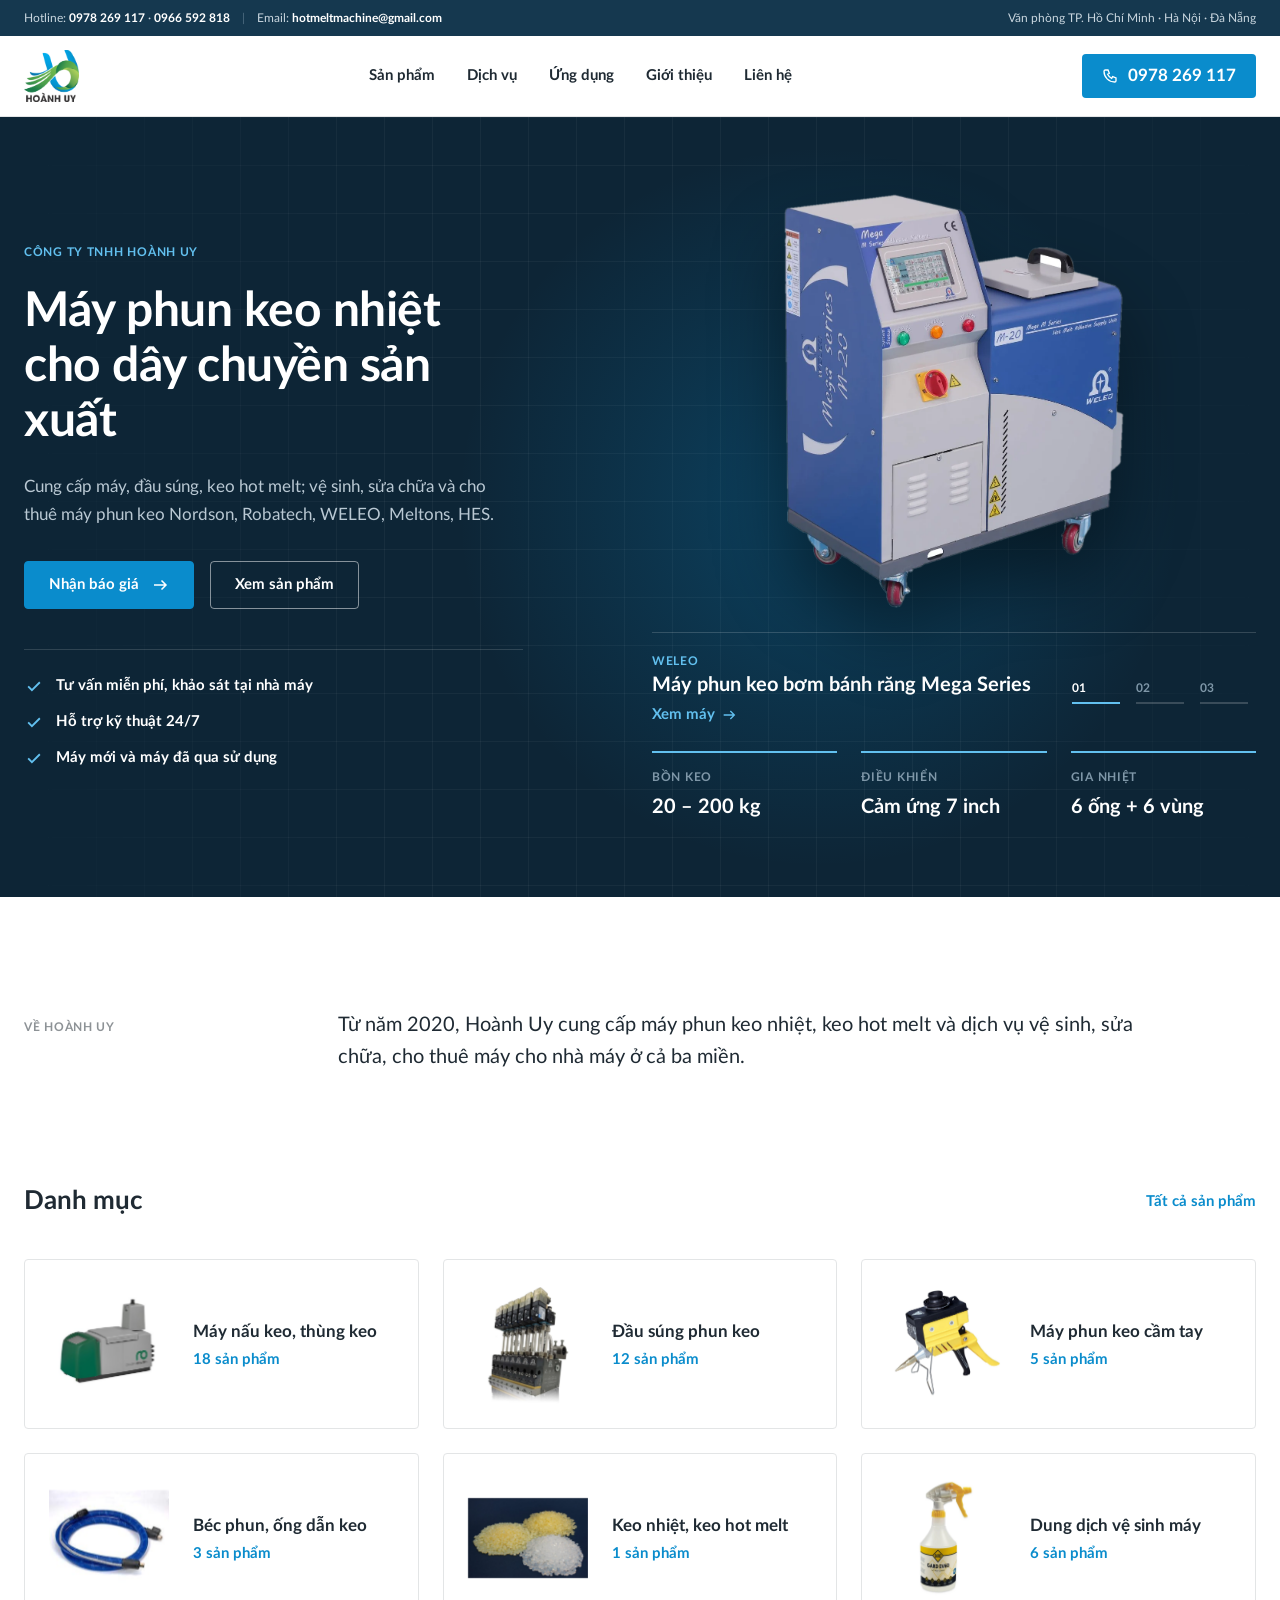
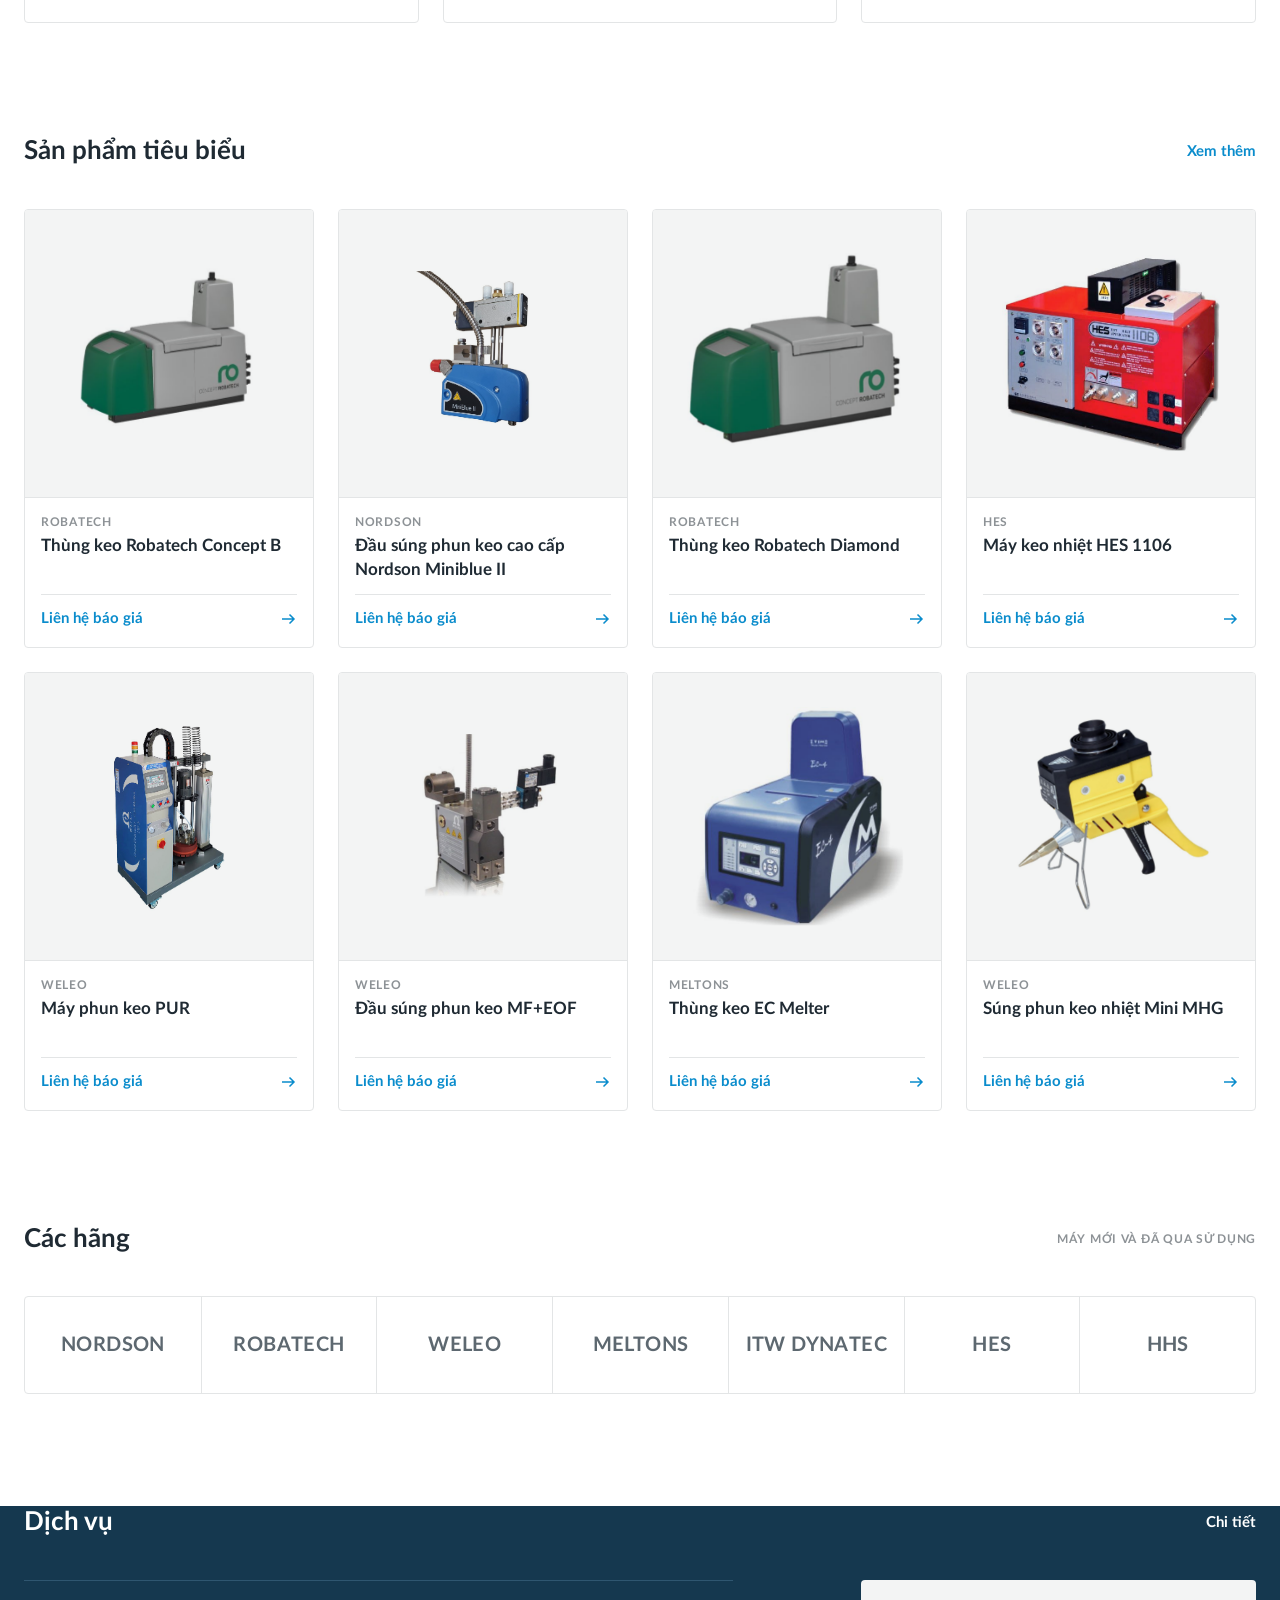
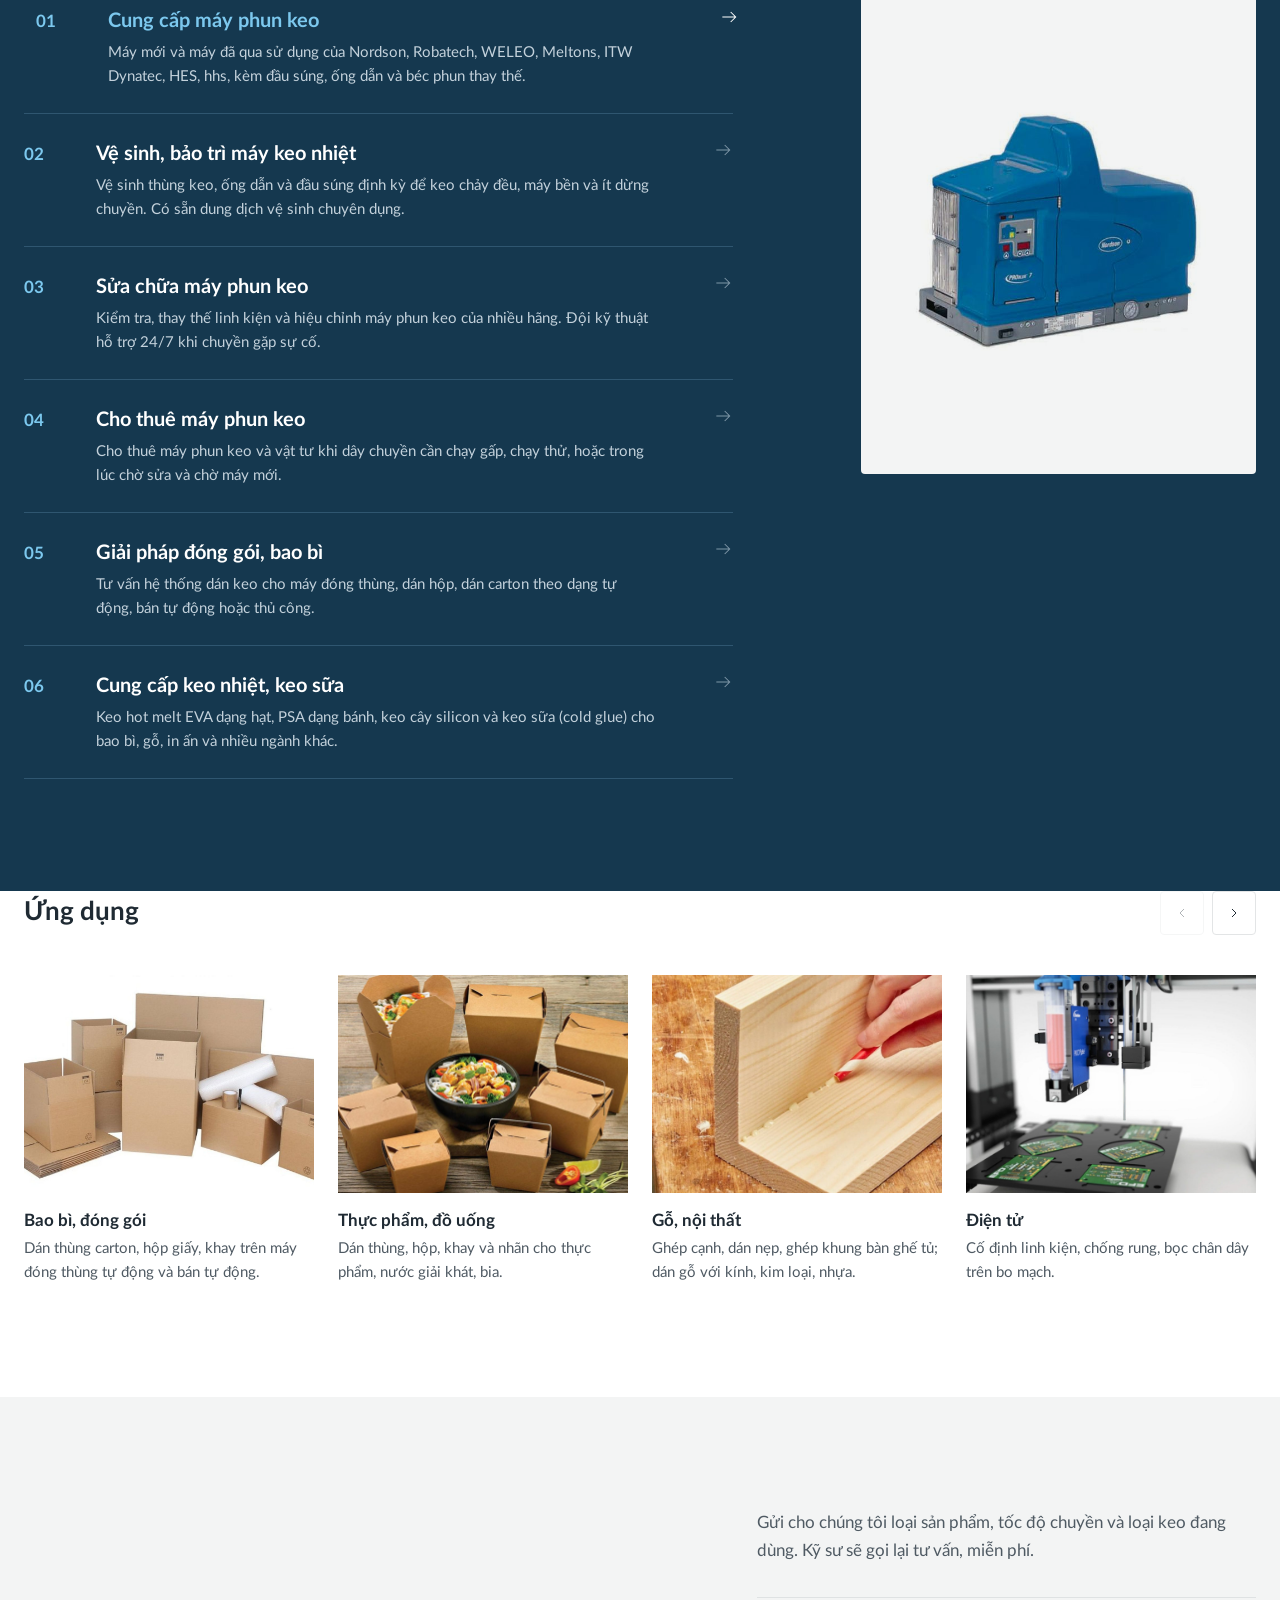
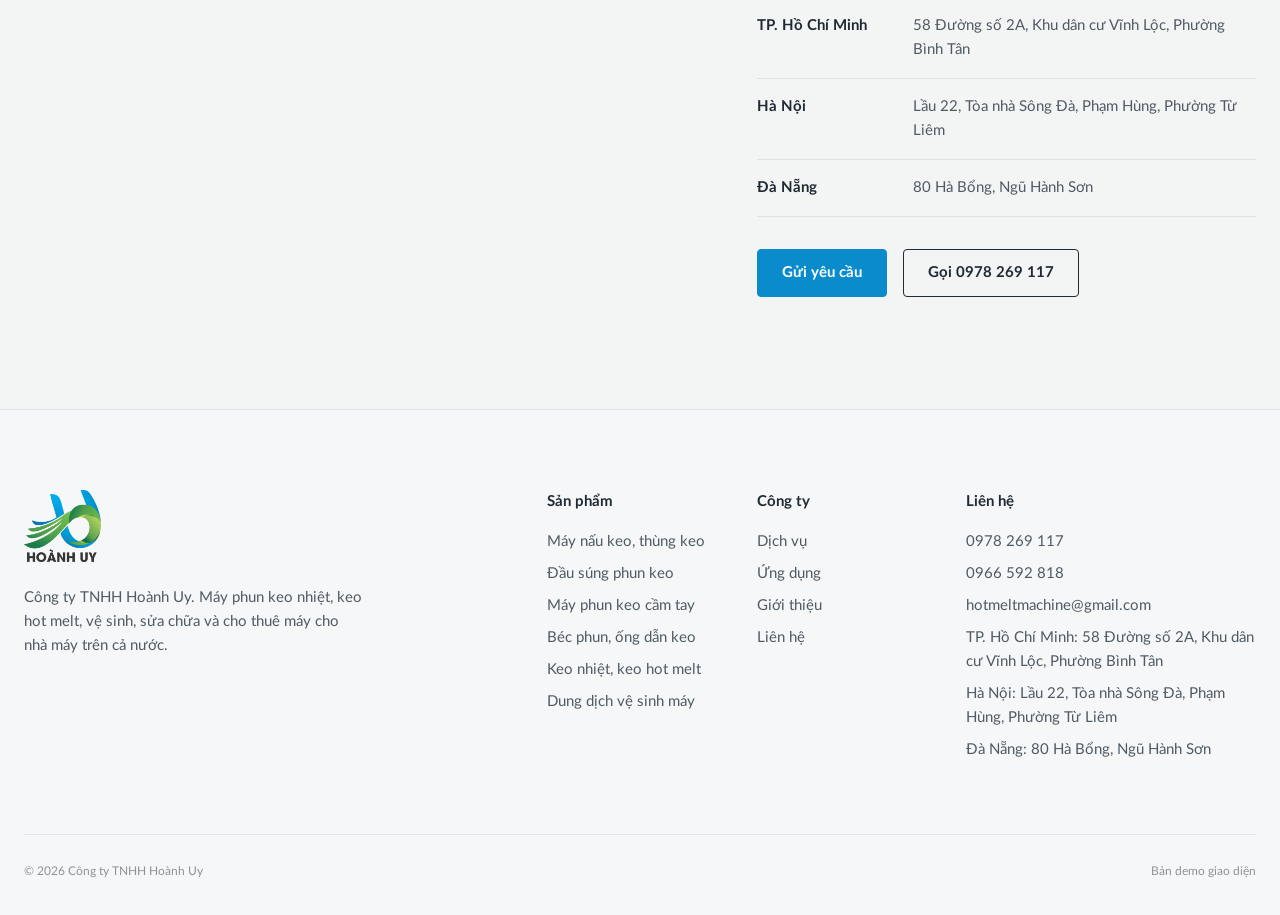
==== index.html @ c7e82a6a "Bản demo giao diện mới cho Hoành Uy (maykeonhiet.com) Web tĩnh 7 trang: trang chủ, sản phẩm, chi tiế" ====
<!doctype html>
<html lang="vi">
<head>
<meta charset="utf-8">
<meta name="viewport" content="width=device-width, initial-scale=1">
<title>Hoành Uy | Máy phun keo nhiệt, keo hot melt</title>
<meta name="description" content="Công ty TNHH Hoành Uy cung cấp máy phun keo nhiệt Nordson, Robatech, WELEO, Meltons, HES; keo hot melt; vệ sinh, sửa chữa và cho thuê máy phun keo.">
<meta property="og:title" content="Hoành Uy | Máy phun keo nhiệt, keo hot melt">
<meta property="og:description" content="Công ty TNHH Hoành Uy cung cấp máy phun keo nhiệt Nordson, Robatech, WELEO, Meltons, HES; keo hot melt; vệ sinh, sửa chữa và cho thuê máy phun keo.">
<meta property="og:type" content="website">
<meta name="theme-color" content="#ffffff">
<link rel="icon" href="assets/favicon.png">
<link rel="preload" href="assets/fonts/lato-light.woff" as="font" type="font/woff" crossorigin>
<link rel="preload" href="assets/fonts/lato-normal.woff" as="font" type="font/woff" crossorigin>
<link rel="stylesheet" href="site.css">
</head>
<body data-page="home">
<main>
<section class="hero">
 <div class="wrap g">
  <div class="hero-t">
   <p class="lb rv">Công ty TNHH Hoành Uy</p>
   <h1 class="h7 rv" style="--d:.06s">Máy phun keo nhiệt cho dây chuyền sản xuất</h1>
   <p class="p3 rv" style="--d:.12s">Cung cấp máy, đầu súng, keo hot melt; vệ sinh, sửa chữa và cho thuê máy phun keo Nordson, Robatech, WELEO, Meltons, HES.</p>
   <div class="hero-b rv" style="--d:.18s"><a class="btn" href="lien-he.html">Nhận báo giá <svg viewBox="0 0 24 24"><path d="M4 12h16M14 6l6 6-6 6"/></svg></a><a class="btn o" href="san-pham.html">Xem sản phẩm</a></div>
   <ul class="ticks rv" style="--d:.24s"><li><svg viewBox="0 0 24 24"><path d="M5 12.5l4.5 4.5L19 7.5"/></svg>Tư vấn miễn phí, khảo sát tại nhà máy</li><li><svg viewBox="0 0 24 24"><path d="M5 12.5l4.5 4.5L19 7.5"/></svg>Hỗ trợ kỹ thuật 24/7</li><li><svg viewBox="0 0 24 24"><path d="M5 12.5l4.5 4.5L19 7.5"/></svg>Máy mới và máy đã qua sử dụng</li></ul>
  </div>
  <div class="hero-s">
   <div class="stage" id="stage"></div>
   <div class="cap"><div id="capt"></div><div class="dots" id="dots"></div></div>
   <dl class="spec-h" id="spec"></dl>
  </div>
 </div>
</section>

<section class="sec">
 <div class="wrap g say">
  <p class="lb">Về Hoành Uy</p>
  <p class="lead rv">Từ năm 2020, Hoành Uy cung cấp máy phun keo nhiệt, keo hot melt và dịch vụ vệ sinh, sửa chữa, cho thuê máy cho nhà máy ở cả ba miền.</p>
 </div>
</section>

<section class="sec">
 <div class="wrap">
  <div class="hd"><h2 class="h4">Danh mục</h2><a class="lk" href="san-pham.html">Tất cả sản phẩm</a></div>
  <div class="cats" id="homeCats"></div>
 </div>
</section>

<section class="sec">
 <div class="wrap">
  <div class="hd"><h2 class="h4">Sản phẩm tiêu biểu</h2><a class="lk" href="san-pham.html">Xem thêm</a></div>
  <div class="grid4" id="homeProds"></div>
 </div>
</section>

<section class="sec">
 <div class="wrap">
  <div class="hd"><h2 class="h4">Các hãng</h2><span class="lb">Máy mới và đã qua sử dụng</span></div>
  <div class="brands" id="homeBrands"></div>
 </div>
</section>

<section class="sec dark">
 <div class="wrap">
  <div class="hd"><h2 class="h4">Dịch vụ</h2><a class="lk" href="dich-vu.html" style="color:#fff">Chi tiết</a></div>
  <div class="svc-w"><ul class="svc" id="homeSvc"></ul><div class="svc-fig" id="svcFig" aria-hidden="true"></div></div>
 </div>
</section>

<section class="sec">
 <div class="wrap">
  <div class="hd"><h2 class="h4">Ứng dụng</h2><div class="rowtools"><button id="indPrev" aria-label="Trước"><svg viewBox="0 0 24 24"><path d="M15 6l-6 6 6 6"/></svg></button><button id="indNext" aria-label="Sau"><svg viewBox="0 0 24 24"><path d="M9 6l6 6-6 6"/></svg></button></div></div>
  <div class="row" id="homeInd"></div>
 </div>
</section>

<section class="cta">
 <div class="wrap g">
  <h2 class="h6 rv">Chưa biết chọn máy nào cho dây chuyền?</h2>
  <div class="r rv" style="--d:.08s">
   <p class="p3" style="margin-bottom:32px">Gửi cho chúng tôi loại sản phẩm, tốc độ chuyền và loại keo đang dùng. Kỹ sư sẽ gọi lại tư vấn, miễn phí.</p>
   <ul class="offs" id="homeOffs"></ul>
   <div class="btns"><a class="btn" href="lien-he.html">Gửi yêu cầu</a><a class="btn o" href="tel:0978269117">Gọi 0978 269 117</a></div>
  </div>
 </div>
</section>
</main>
<script src="du-lieu.js"></script>
<script src="san-pham-du-lieu.js"></script>
<script src="site.js"></script>
</body>
</html>
---- site.css ----
/* HOÀNH UY — máy phun keo nhiệt
   Nguyên tắc: kiểu catalogue công nghiệp — chữ đậm, rõ, thông tin trước, máy là nhân vật chính.
   Một font (Lato, bản có dấu tiếng Việt, tự lưu), 7 cỡ chữ cố định, lưới 12 cột khe 24px, khung 1320px.
   Màu lấy từ logo (xanh dương), dùng tiết chế: nút, liên kết, đường nhấn. */

@font-face{font-family:Lato;font-weight:100;font-display:swap;src:url(assets/fonts/lato-thin.woff) format("woff")}
@font-face{font-family:Lato;font-weight:300;font-display:swap;src:url(assets/fonts/lato-light.woff) format("woff")}
@font-face{font-family:Lato;font-weight:400;font-display:swap;src:url(assets/fonts/lato-normal.woff) format("woff")}
@font-face{font-family:Lato;font-weight:700;font-display:swap;src:url(assets/fonts/lato-bold.woff) format("woff")}

:root{
 --ink:#1f2a33; --text:#4f5a63; --navy:#15384f; --mute:#8d9296; --line:#e3e5e6; --soft:#f3f4f4; --dark:#212528;
 --blue:#0a8ccc; --blue-d:#076fa3;
 /* 7 cỡ chữ */
 --t1:12px; --t2:15px; --t3:17px; --t4:20px; --t5:26px; --t6:36px; --t7:48px;
 --gap:24px; --sec:112px; --hh:80px;
 --ease:cubic-bezier(.2,.7,.1,1);
}
*{box-sizing:border-box;margin:0;padding:0}
html{scroll-behavior:smooth;-webkit-text-size-adjust:100%}
body{font-family:Lato,system-ui,sans-serif;font-size:var(--t2);line-height:24px;letter-spacing:0;color:var(--text);background:#fff;-webkit-font-smoothing:antialiased;overflow-x:hidden}
a{color:inherit;text-decoration:none;transition:color .2s}
img{display:block;max-width:100%}
ul,ol{list-style:none}
button,input,select,textarea{font:inherit;color:inherit;letter-spacing:inherit}
[id]{scroll-margin-top:calc(var(--hh) + 24px)}
:focus-visible{outline:2px solid var(--blue);outline-offset:3px}

/* ---------- Khung & lưới ---------- */
.wrap{max-width:calc(1320px + 2 * var(--gap));margin:0 auto;padding:0 var(--gap)}
.g{display:grid;grid-template-columns:repeat(12,minmax(0,1fr));gap:var(--gap)}
.sec{padding:var(--sec) 0}
.sec+.sec{padding-top:0}

/* ---------- Chữ ---------- */
.lb{font-size:var(--t1);line-height:16px;letter-spacing:.06em;text-transform:uppercase;font-weight:700;color:var(--mute)}
.up{text-transform:uppercase;font-weight:300}
h1,h2,h3,h4{font-weight:700;color:var(--ink)}
.h7{font-size:var(--t7);line-height:1.15;letter-spacing:-.01em;font-weight:700}
.h6{font-size:var(--t6);line-height:1.25;letter-spacing:-.005em}
.h5{font-size:var(--t5);line-height:1.35}
.h4{font-size:var(--t5);line-height:1.3}
.lead{font-size:var(--t4);line-height:32px;font-weight:400;color:var(--ink)}
.p3{font-size:var(--t3);line-height:28px}

/* ---------- Nút ---------- */
.btn{display:inline-flex;align-items:center;justify-content:center;gap:12px;min-height:48px;padding:0 24px;background:var(--blue);color:#fff;border:1px solid var(--blue);border-radius:4px;font-size:var(--t2);font-weight:700;cursor:pointer;transition:background .2s,border-color .2s,color .2s}
.btn:hover{background:var(--blue-d);border-color:var(--blue-d)}
.btn.o{background:none;color:var(--ink);border-color:var(--ink)}
.btn.o:hover{background:var(--ink);color:#fff}
.btn svg{width:18px;height:18px;fill:none;stroke:currentColor;stroke-width:2}
.lk{font-size:var(--t2);font-weight:700;color:var(--blue);white-space:nowrap}
.lk:hover{color:var(--blue-d);text-decoration:underline}

/* ---------- Header ---------- */
.hdr{position:sticky;top:0;z-index:30;background:#fff;border-bottom:1px solid var(--line);transition:box-shadow .3s}
.hdr.sc{box-shadow:0 6px 24px rgba(0,0,0,.05)}
.nav{height:var(--hh);display:grid;grid-template-columns:auto 1fr auto;align-items:center;gap:var(--gap)}
.logo{display:flex;align-items:center;gap:12px}
.logo img{height:52px;width:auto}
.menu{display:flex;justify-content:center;gap:32px}
.menu>li{position:relative}
.menu>li>a{display:block;line-height:var(--hh);font-size:var(--t2);font-weight:700;color:var(--ink)}
.menu>li>a:hover,.menu>li>a.on{color:var(--blue)}
.menu>li>a.on{box-shadow:inset 0 -3px 0 var(--blue)}
.sub{position:absolute;top:100%;left:-28px;min-width:280px;background:#fff;border:1px solid var(--line);padding:16px 28px;opacity:0;visibility:hidden;transform:translateY(-6px);transition:opacity .2s,transform .2s var(--ease),visibility 0s .2s}
.menu>li:hover .sub,.menu>li:focus-within .sub{opacity:1;visibility:visible;transform:none;transition:opacity .2s,transform .2s var(--ease)}
.sub a{display:block;padding:8px 0;color:var(--text)}
.sub a:hover{color:var(--blue)}
.tools{display:flex;align-items:center;gap:16px}
.tel{display:flex;align-items:center;gap:10px;min-height:44px;padding:0 20px;background:var(--blue);border-radius:4px;color:#fff;font-size:var(--t3);font-weight:700;transition:background .2s}
.tel:hover{background:var(--blue-d)}
.tel svg{width:16px;height:16px;fill:none;stroke:currentColor;stroke-width:2}
.burger{display:none;width:44px;height:44px;align-items:center;justify-content:center;background:none;border:0;cursor:pointer}
.burger svg{width:24px;height:24px;fill:none;stroke:var(--ink);stroke-width:1.25}
.mnav{display:none}

/* ---------- Hero ---------- */
.hero{background:var(--soft);overflow:hidden}
.hero .g{min-height:min(calc(100vh - var(--hh)),760px);align-items:center;padding-block:64px}
.hero-t{grid-column:1/6}
.hero-t .lb{margin-bottom:24px}
.hero-t h1{margin-bottom:24px}
.hero-t p.p3{max-width:440px;margin-bottom:40px}
.hero-b{display:flex;flex-wrap:wrap;gap:16px}
.hero-s{grid-column:6/13;position:relative;align-self:stretch;display:flex;flex-direction:column;justify-content:center}
.stage{position:relative;height:min(520px,52vh);min-height:340px}
.stage figure{position:absolute;inset:0;opacity:0;transition:opacity .8s ease}
.stage figure.on{opacity:1}
.stage img{width:100%;height:100%;object-fit:contain;mix-blend-mode:multiply;transform:scale(1.03);transition:transform 1.4s var(--ease)}
.stage figure.on img{transform:none}
.cap{display:flex;justify-content:space-between;align-items:flex-end;gap:var(--gap);border-top:1px solid #d6d9da;padding-top:16px;margin-top:24px;min-height:57px}
.cap a{display:block}
.cap b{display:block;font-weight:400;color:var(--ink);font-size:var(--t2);letter-spacing:.16em;text-transform:uppercase}
.dots{display:flex;gap:16px}
.dots button{background:none;border:0;cursor:pointer;font-size:var(--t1);letter-spacing:.18em;color:var(--mute);min-width:32px;min-height:32px;padding:0}
.dots button.on{color:var(--ink);box-shadow:inset 0 -1px 0 var(--ink)}

/* ---------- Đầu khối ---------- */
.hd{display:flex;justify-content:space-between;align-items:baseline;gap:var(--gap);border-top:1px solid var(--line);padding-top:24px;margin-bottom:40px}

/* ---------- Lời dẫn ---------- */
.say .lb{grid-column:1/4;padding-top:10px}
.say .lead{grid-column:4/12}

/* ---------- Danh mục ---------- */
.cats{display:grid;grid-template-columns:repeat(3,minmax(0,1fr));gap:var(--gap)}
.cat{display:grid;grid-template-columns:120px 1fr;gap:24px;align-items:center;padding:24px;background:var(--soft);transition:background .3s}
.cat:hover{background:#ebeded}
.cat .im{height:120px}
.cat img{width:100%;height:100%;object-fit:contain;mix-blend-mode:multiply;transition:transform .8s var(--ease)}
.cat:hover img{transform:scale(1.05)}
.cat h3{font-size:var(--t2);line-height:24px;letter-spacing:.14em;text-transform:uppercase;font-weight:400;color:var(--ink);margin-bottom:8px}
.cat .lb{display:flex;align-items:center;gap:8px}
.cat:hover .lb{color:var(--blue)}

/* ---------- Thẻ sản phẩm ---------- */
.grid4{display:grid;grid-template-columns:repeat(4,minmax(0,1fr));gap:40px var(--gap)}
.pc{display:block}
.pc .im{aspect-ratio:1/1;background:var(--soft);padding:12%;overflow:hidden}
.pc img{width:100%;height:100%;object-fit:contain;mix-blend-mode:multiply;transition:transform .8s var(--ease)}
.pc:hover img{transform:scale(1.05)}
.pc .lb{margin-top:16px}
.pc h3{font-size:var(--t3);line-height:24px;font-weight:400;color:var(--ink);margin-top:4px;display:-webkit-box;-webkit-line-clamp:2;-webkit-box-orient:vertical;overflow:hidden;min-height:48px;transition:color .2s}
.pc:hover h3{color:var(--blue)}

/* ---------- Hãng ---------- */
.brands{display:grid;grid-template-columns:repeat(7,minmax(0,1fr));border-top:1px solid var(--line);border-bottom:1px solid var(--line)}
.brands a{display:flex;align-items:center;justify-content:center;height:96px;font-size:var(--t3);letter-spacing:.2em;text-transform:uppercase;font-weight:300;color:var(--ink);border-left:1px solid var(--line);transition:color .2s,background .2s;text-align:center;padding:0 8px}
.brands a:first-child{border-left:0}
.brands a:hover{color:var(--blue);background:var(--soft)}

/* ---------- Dịch vụ (nền tối) ---------- */
.dark{background:var(--dark);color:#a9afb3}
.dark .hd{border-color:#3a3f43}
.dark h2,.dark h3{color:#fff}
.dark .lb{color:#8b9195}
.svc{border-top:1px solid #3a3f43}
.svc a{display:grid;grid-template-columns:repeat(12,minmax(0,1fr));gap:var(--gap);align-items:baseline;padding:32px 0;border-bottom:1px solid #3a3f43}
.svc .n{grid-column:1/2;font-size:var(--t1);letter-spacing:.18em;color:#8b9195}
.svc h3{grid-column:2/7;font-size:var(--t4);line-height:32px;letter-spacing:.16em;text-transform:uppercase;font-weight:300;transition:color .2s}
.svc p{grid-column:7/12}
.svc .ar{grid-column:12/13;justify-self:end;color:#fff;transition:transform .3s var(--ease)}
.svc .ar svg{width:20px;height:20px;fill:none;stroke:currentColor;stroke-width:1.25;display:block}
.svc a:hover h3{color:#7cc8ee}
.svc a:hover .ar{transform:translateX(6px)}

/* ---------- Hàng ngang (ứng dụng) ---------- */
.rowtools{display:flex;align-items:center;gap:8px}
.rowtools button{width:44px;height:44px;border:1px solid var(--line);background:#fff;cursor:pointer;display:flex;align-items:center;justify-content:center;transition:border-color .2s,opacity .2s}
.rowtools button:hover{border-color:var(--ink)}
.rowtools button:disabled{opacity:.35;cursor:default}
.rowtools svg{width:16px;height:16px;fill:none;stroke:var(--ink);stroke-width:1.5}
.row{display:grid;grid-auto-flow:column;grid-auto-columns:calc((100% - 3 * var(--gap)) / 4);gap:var(--gap);overflow-x:auto;scroll-snap-type:x mandatory;scrollbar-width:none;scroll-behavior:smooth}
.row::-webkit-scrollbar{display:none}
.ind{scroll-snap-align:start;display:block}
.ind .im{aspect-ratio:4/3;overflow:hidden;background:var(--soft)}
.ind img{width:100%;height:100%;object-fit:cover;transition:transform .8s var(--ease)}
.ind:hover img{transform:scale(1.04)}
.ind h3{margin-top:16px;font-size:var(--t2);letter-spacing:.14em;text-transform:uppercase;font-weight:400;color:var(--ink)}
.ind p{margin-top:4px}

/* ---------- Kêu gọi liên hệ ---------- */
.cta{background:var(--soft)}
.cta .g{padding-block:var(--sec);align-items:start}
.cta h2{grid-column:1/7}
.cta .r{grid-column:8/13}
.offs li{display:grid;grid-template-columns:140px 1fr;gap:16px;padding:16px 0;border-top:1px solid #dfe2e3}
.offs li:last-child{border-bottom:1px solid #dfe2e3}
.offs b{font-weight:400;color:var(--ink)}
.cta .btns{display:flex;flex-wrap:wrap;gap:16px;margin-top:32px}

/* ---------- Footer ---------- */
.ftr{background:#fff;border-top:1px solid var(--line);padding:80px 0 32px}
.ftr .logo img{height:72px}
.f1{grid-column:1/5}
.f1 p{margin-top:24px;max-width:340px}
.f2{grid-column:6/8}.f3{grid-column:8/10}.f4{grid-column:10/13}
.ftr h4{font-size:var(--t1);letter-spacing:.18em;text-transform:uppercase;font-weight:400;color:var(--ink);margin-bottom:16px}
.ftr li{margin-bottom:8px}
.ftr a:hover{color:var(--blue)}
.fb{display:flex;justify-content:space-between;gap:var(--gap);margin-top:64px;padding-top:24px;border-top:1px solid var(--line);font-size:var(--t1);letter-spacing:.12em;color:var(--mute)}

/* ---------- Thanh gọi cố định (điện thoại) ---------- */
.mbar{display:none}

/* ---------- Trang con ---------- */
.phd{padding:64px 0 48px}
.crumb{display:flex;flex-wrap:wrap;gap:8px;margin-bottom:24px}
.crumb a:hover{color:var(--blue)}
.crumb span+span::before,.crumb a+span::before,.crumb a+a::before{content:"/";margin-right:8px;color:var(--line)}
.phd p.p3{max-width:640px;margin-top:24px}

/* Bộ lọc */
.flt{display:flex;justify-content:space-between;align-items:center;gap:var(--gap);border-top:1px solid var(--line);border-bottom:1px solid var(--line);margin-bottom:48px}
.tabs{display:flex;gap:32px;overflow-x:auto;scrollbar-width:none}
.tabs::-webkit-scrollbar{display:none}
.tabs button{background:none;border:0;cursor:pointer;white-space:nowrap;min-height:56px;font-size:var(--t1);letter-spacing:.16em;text-transform:uppercase;color:var(--mute);transition:color .2s}
.tabs button:hover{color:var(--ink)}
.tabs button.on{color:var(--ink);box-shadow:inset 0 -2px 0 var(--blue)}
.sel{position:relative;flex:none}
.sel select{appearance:none;-webkit-appearance:none;background:none;border:0;min-height:44px;padding:0 28px 0 0;font-size:var(--t1);letter-spacing:.16em;text-transform:uppercase;color:var(--ink);cursor:pointer}
.sel::after{content:"";position:absolute;right:4px;top:50%;width:6px;height:6px;border-right:1px solid var(--ink);border-bottom:1px solid var(--ink);transform:translateY(-70%) rotate(45deg);pointer-events:none}
.cnt{margin-bottom:24px}
.empty{padding:64px 0;text-align:center}

/* Chi tiết */
.pd{align-items:start}
.gal{grid-column:1/7;position:sticky;top:calc(var(--hh) + 24px)}
.gal .main{aspect-ratio:1/1;background:var(--soft);padding:10%;overflow:hidden}
.gal .main img{width:100%;height:100%;object-fit:contain;mix-blend-mode:multiply;transition:opacity .3s}
.thumbs{display:grid;grid-template-columns:repeat(5,minmax(0,1fr));gap:16px;margin-top:16px}
.thumbs button{aspect-ratio:1/1;background:var(--soft);border:1px solid transparent;padding:10%;cursor:pointer;transition:border-color .2s}
.thumbs button.on,.thumbs button:hover{border-color:var(--ink)}
.thumbs img{width:100%;height:100%;object-fit:contain;mix-blend-mode:multiply}
.info{grid-column:8/13}
.info h1{margin:16px 0 24px}
.price{display:flex;justify-content:space-between;align-items:baseline;padding:16px 0;border-top:1px solid var(--line);border-bottom:1px solid var(--line);margin-bottom:32px}
.price b{font-weight:400;color:var(--ink);font-size:var(--t3)}
.desc p{margin-bottom:16px}
.desc ul{margin:0 0 16px}
.desc li{position:relative;padding-left:20px;margin-bottom:8px}
.desc li::before{content:"";position:absolute;left:0;top:11px;width:8px;height:1px;background:var(--blue)}
.info .btns{display:grid;grid-template-columns:1fr 1fr;gap:16px;margin:32px 0}
.info .btns .btn:first-child{grid-column:1/-1}
.spec{border-top:1px solid var(--line)}
.spec div{display:grid;grid-template-columns:140px 1fr;gap:16px;padding:12px 0;border-bottom:1px solid var(--line)}
.spec dd{color:var(--ink)}
.spec a{color:var(--blue)}

/* Dịch vụ trang con */
.sv{align-items:center;padding:48px 0;border-top:1px solid var(--line)}
.sv .im{grid-column:1/7;aspect-ratio:4/3;background:var(--soft);overflow:hidden}
.sv .im img{width:100%;height:100%;object-fit:contain;mix-blend-mode:multiply;padding:8%}
.sv .im.ph img{object-fit:cover;padding:0;mix-blend-mode:normal}
.sv .tx{grid-column:8/13}
.sv:nth-child(even) .im{grid-column:7/13;order:2}
.sv:nth-child(even) .tx{grid-column:1/6;order:1}
.sv .lb{margin-bottom:16px}
.sv h2{margin-bottom:24px}
.sv ul{margin:24px 0 32px}
.sv li{padding:12px 0;border-top:1px solid var(--line);color:var(--ink)}
.sv li:last-child{border-bottom:1px solid var(--line)}

/* Ứng dụng trang con */
.grid3{display:grid;grid-template-columns:repeat(3,minmax(0,1fr));gap:48px var(--gap)}

/* Giới thiệu */
.why{display:grid;grid-template-columns:repeat(4,minmax(0,1fr));gap:var(--gap)}
.why li{border-top:1px solid var(--ink);padding-top:24px}
.why h3{font-size:var(--t2);letter-spacing:.16em;text-transform:uppercase;font-weight:400;margin-bottom:12px}
.quote{grid-column:3/11;text-align:center}
.quote .lb{margin-bottom:24px}
.two .a{grid-column:1/6}.two .b{grid-column:7/13}
.two .b p{margin-bottom:16px}
.list li{padding:12px 0;border-top:1px solid var(--line);color:var(--ink)}
.list li:last-child{border-bottom:1px solid var(--line)}

/* Liên hệ */
.ct .a{grid-column:1/6}
.ct .b{grid-column:7/13}
.ct .a h2{margin-bottom:32px}
.kv{border-top:1px solid var(--line)}
.kv div{display:grid;grid-template-columns:120px 1fr;gap:16px;padding:16px 0;border-bottom:1px solid var(--line)}
.kv dd{color:var(--ink)}
.kv a:hover{color:var(--blue)}
.fm{display:grid;grid-template-columns:1fr 1fr;gap:32px var(--gap)}
.fm .full{grid-column:1/-1}
.fm label{display:block}
.fm input,.fm textarea,.fm select{display:block;width:100%;border:0;border-bottom:1px solid #c9cdcf;background:none;font-size:var(--t3);line-height:24px;color:var(--ink);padding:10px 0;outline:0;border-radius:0;margin-top:4px}
.fm input:focus,.fm textarea:focus{border-color:var(--blue);box-shadow:0 1px 0 var(--blue)}
.fm textarea{resize:vertical;min-height:96px}
.fm .note{grid-column:1/-1;font-size:var(--t1);letter-spacing:.06em;color:var(--mute)}
.fm .msg{grid-column:1/-1;color:var(--blue);min-height:24px}
.map{margin-top:var(--sec);aspect-ratio:21/8;background:var(--soft)}
.map iframe{width:100%;height:100%;border:0;filter:grayscale(1) contrast(.95)}

/* ---------- Hiện dần khi cuộn ---------- */
.rv{opacity:0;transform:translateY(16px);transition:opacity .6s ease,transform .7s var(--ease);transition-delay:var(--d,0s)}
.rv.in{opacity:1;transform:none}
@media (prefers-reduced-motion:reduce){.rv{opacity:1;transform:none;transition:none}*{scroll-behavior:auto!important}}

/* ---------- Máy tính bảng ---------- */
@media (max-width:1100px){
 .menu{gap:28px}
}
@media (max-width:1024px){
 :root{--sec:88px;--t7:44px;--t6:34px}
 .menu,.tools .tel{display:none}
 .burger{display:flex}
 .nav{grid-template-columns:1fr auto}
 .mnav{display:block;position:fixed;inset:var(--hh) 0 0 0;background:#fff;z-index:29;padding:16px var(--gap) 120px;overflow-y:auto;opacity:0;visibility:hidden;transform:translateY(-8px);transition:opacity .25s,transform .25s var(--ease),visibility 0s .25s}
 .mnav.open{opacity:1;visibility:visible;transform:none;transition:opacity .25s,transform .25s var(--ease)}
 .mnav a{display:flex;align-items:center;min-height:56px;border-bottom:1px solid var(--line);font-size:var(--t2);letter-spacing:.16em;text-transform:uppercase;color:var(--ink)}
 .mnav .s a{min-height:44px;padding-left:16px;font-size:var(--t2);letter-spacing:.02em;text-transform:none;color:var(--text)}
 .hero-t{grid-column:1/-1}
 .hero-s{grid-column:1/-1}
 .hero .g{min-height:0;padding-block:56px 40px}
 .cats{grid-template-columns:repeat(2,minmax(0,1fr))}
 .grid4{grid-template-columns:repeat(3,minmax(0,1fr))}
 .brands{grid-template-columns:repeat(4,minmax(0,1fr))}
 .brands a:nth-child(4n+1){border-left:0}
 .brands a:nth-child(n+5){border-top:1px solid var(--line)}
 .row{grid-auto-columns:calc((100% - 2 * var(--gap)) / 3)}
 .say .lb,.say .lead{grid-column:1/-1}
 .svc h3{grid-column:2/8}.svc p{grid-column:2/12}.svc .ar{grid-column:12/13;grid-row:1}
 .cta h2,.cta .r{grid-column:1/-1}
 .f1{grid-column:1/-1}.f2{grid-column:1/5}.f3{grid-column:5/9}.f4{grid-column:9/13}
 .gal,.info{grid-column:1/-1}
 .gal{position:static}
 .sv .im,.sv .tx,.sv:nth-child(even) .im,.sv:nth-child(even) .tx{grid-column:1/-1;order:0}
 .grid3{grid-template-columns:repeat(2,minmax(0,1fr))}
 .why{grid-template-columns:repeat(2,minmax(0,1fr));row-gap:40px}
 .quote{grid-column:1/-1}
 .two .a,.two .b,.ct .a,.ct .b{grid-column:1/-1}
 .map{aspect-ratio:4/3}
}

/* ---------- Điện thoại ---------- */
@media (max-width:640px){
 :root{--gap:16px;--sec:64px;--hh:64px;--t7:32px;--t6:28px;--t5:22px;--t4:18px}
 body{padding-bottom:56px}
 .logo img{height:40px}
 .lead{line-height:1.45}
 .hero .g{padding-block:40px 24px}
 .stage{height:300px;min-height:0}
 .hero-b .btn{flex:1 1 100%}
 .hd{margin-bottom:24px}
 .hd>span.lb{display:none}
 .lk{display:inline-block;padding-top:14px}
 .dots button{min-width:44px;min-height:44px}
 .logo{min-height:44px}
 .cats{grid-template-columns:1fr;gap:12px}
 .cat{grid-template-columns:88px 1fr;padding:16px;gap:16px}
 .cat .im{height:88px}
 .grid4{grid-template-columns:repeat(2,minmax(0,1fr));gap:32px var(--gap)}
 .pc .lb{margin-top:12px;letter-spacing:.12em}
 .pc h3{font-size:var(--t2);line-height:20px;min-height:40px}
 .brands{grid-template-columns:repeat(2,minmax(0,1fr))}
 .brands a{height:72px;font-size:var(--t2)}
 .brands a:nth-child(4n+1){border-left:1px solid var(--line)}
 .brands a:nth-child(2n+1){border-left:0}
 .brands a:nth-child(n+3){border-top:1px solid var(--line)}
 .brands a:last-child{grid-column:1/-1;border-left:0}
 .svc a{padding:24px 0;row-gap:8px}
 .svc .n{grid-column:1/-1}
 .svc h3{grid-column:1/12}
 .svc p{grid-column:1/-1}
 .svc .ar{grid-row:2}
 .row{grid-auto-columns:80%}
 .offs li{grid-template-columns:1fr;gap:4px}
 .cta .btns .btn{flex:1 1 100%}
 .f2,.f3{grid-column:span 6}.f4{grid-column:1/-1}
 .fb{flex-direction:column;gap:8px;margin-top:40px}
 .mbar{display:grid;grid-template-columns:1fr 1fr;position:fixed;left:0;right:0;bottom:0;z-index:40;background:#fff;border-top:1px solid var(--line)}
 .mbar a{display:flex;align-items:center;justify-content:center;gap:8px;height:56px;font-size:var(--t1);letter-spacing:.18em;text-transform:uppercase;color:var(--ink)}
 .mbar a:first-child{background:var(--blue);color:#fff}
 .mbar svg{width:16px;height:16px;fill:none;stroke:currentColor;stroke-width:1.5}
 .phd{padding:40px 0 32px}
 .flt{flex-direction:column;align-items:stretch;gap:0;margin-bottom:32px}
 .tabs{gap:24px}
 .sel{border-top:1px solid var(--line)}
 .sel select{width:100%;min-height:48px}
 .thumbs{gap:8px}
 .info .btns{grid-template-columns:1fr}
 .spec div,.kv div{grid-template-columns:100px 1fr}
 .sv{padding:32px 0}
 .grid3{grid-template-columns:1fr;gap:40px}
 .why{grid-template-columns:1fr;row-gap:32px}
 .fm{grid-template-columns:1fr;gap:24px}
}

/* ============ KIỂU CÔNG NGHIỆP (11/11/2026): bỏ chữ in hoa giãn rộng, chữ đậm, thẻ có viền ============ */
.top{background:var(--navy);color:#c9d6df;font-size:var(--t1)}
.top .wrap{display:flex;justify-content:space-between;align-items:center;gap:var(--gap);min-height:36px}
.top a{color:#fff;font-weight:700}
.top a:hover{color:#9fd8f5}
.top span+span::before{content:"|";margin:0 12px;color:#4d6b80}
.hero{background:linear-gradient(90deg,#fff 0 42%,var(--soft) 42%)}
.hero-t .lb{color:var(--blue)}
.hero-t p.p3{max-width:480px;margin-bottom:32px}
.ticks{display:grid;gap:12px;margin-top:40px;padding-top:24px;border-top:1px solid var(--line);color:var(--ink);font-weight:700}
.ticks li{display:flex;align-items:center;gap:12px}
.ticks svg{flex:none;width:20px;height:20px;fill:none;stroke:var(--blue);stroke-width:2.2}
.cap b{font-weight:700;letter-spacing:0;text-transform:none;font-size:var(--t3)}
.dots button{font-weight:700;letter-spacing:0}
.dots button.on{color:var(--blue);box-shadow:inset 0 -3px 0 var(--blue)}
.hd{border-top:0;padding-top:0;align-items:center}
.cat{background:#fff;border:1px solid var(--line);border-radius:4px}
.cat:hover{background:#fff;border-color:var(--blue)}
.cat h3{font-size:var(--t3);letter-spacing:0;text-transform:none;font-weight:700}
.cat .lb{color:var(--blue);text-transform:none;letter-spacing:0;font-size:var(--t2)}
.pc{display:flex;flex-direction:column;border:1px solid var(--line);border-radius:4px;overflow:hidden;background:#fff;transition:border-color .2s,box-shadow .2s}
.pc:hover{border-color:var(--blue);box-shadow:0 8px 24px rgba(21,56,79,.08)}
.pc .im{border-bottom:1px solid var(--line)}
.pc .lb{margin:16px 16px 0}
.pc h3{font-weight:700;margin:4px 16px 0}
.pc .q{margin:auto 16px 16px;padding-top:12px;border-top:1px solid var(--line);display:flex;justify-content:space-between;align-items:center;color:var(--blue);font-weight:700}
.pc h3{margin-bottom:12px}
.pc .q svg{width:18px;height:18px;fill:none;stroke:currentColor;stroke-width:2;transition:transform .2s}
.pc:hover .q svg{transform:translateX(4px)}
.grid4{gap:var(--gap)}
.brands{border:1px solid var(--line);border-radius:4px;overflow:hidden}
.brands a{font-size:var(--t4);letter-spacing:.02em;font-weight:700;color:#5d6870}
.dark{background:var(--navy);color:#c3d1db}
.dark .hd,.svc,.svc a{border-color:#2f5670}
.svc .n{font-size:var(--t3);font-weight:700;letter-spacing:0;color:#7cc8ee}
.svc h3{font-size:var(--t4);letter-spacing:0;text-transform:none;font-weight:700}
.dark .lk{color:#fff}
.ind h3{font-size:var(--t3);letter-spacing:0;text-transform:none;font-weight:700}
.rowtools button{border-radius:4px}
.offs b{font-weight:700}
.ftr{background:#f6f7f8}
.ftr h4{font-size:var(--t2);letter-spacing:0;text-transform:none;font-weight:700}
.fb{letter-spacing:0}
.crumb{text-transform:none;letter-spacing:0;font-weight:400}
.tabs button{font-size:var(--t2);font-weight:700;letter-spacing:0;text-transform:none}
.tabs button.on{color:var(--blue);box-shadow:inset 0 -3px 0 var(--blue)}
.sel select{font-size:var(--t2);font-weight:700;letter-spacing:0;text-transform:none}
.flt{border-top:0}
.cnt{text-transform:none;letter-spacing:0;font-weight:400}
.gal .main,.thumbs button{border:1px solid var(--line);border-radius:4px}
.thumbs button.on,.thumbs button:hover{border-color:var(--blue)}
.price{background:var(--soft);border:0;border-radius:4px;padding:16px 20px}
.price b{font-weight:700;color:var(--blue);font-size:var(--t4)}
.spec dt,.kv dt{text-transform:none;letter-spacing:0}
.sv .im{border-radius:4px}
.sv li{font-weight:700;display:flex;gap:12px;align-items:center}
.sv li::before{content:"";width:8px;height:8px;background:var(--blue);flex:none}
.why li{border-top:3px solid var(--blue)}
.why h3{font-size:var(--t3);letter-spacing:0;text-transform:none;font-weight:700}
.fm label{text-transform:none;letter-spacing:0;color:var(--ink)}
.fm input,.fm textarea{border:1px solid #cfd4d8;border-radius:4px;padding:10px 12px;margin-top:6px}
.fm input:focus,.fm textarea:focus{box-shadow:0 0 0 3px rgba(10,140,204,.15)}
.fm .note{text-transform:none;letter-spacing:0}
.mnav a{text-transform:none;letter-spacing:0;font-weight:700}
.mnav .s a{font-weight:400}
.mbar a{text-transform:none;letter-spacing:0;font-size:var(--t3);font-weight:700}
.rv{transition-duration:.4s,.5s}
@media (max-width:1024px){.top{display:none}.hero{background:var(--soft)}}
@media (max-width:640px){
 :root{--t7:30px;--t6:26px;--t5:22px}
 .ticks{margin-top:24px}
 .pc .lb{margin:12px 12px 0}.pc h3{margin:4px 12px 8px}.pc .q{margin:auto 12px 12px;font-size:var(--t2)}
 .brands a{font-size:var(--t3)}
}

/* ============ ĐIỂM NHẤN (11/11/2026): hero nền tối kiểu bản vẽ kỹ thuật, máy tách nền, thông số thật ============ */
.hero{position:relative;background:#0d2536;color:#b9c8d3;isolation:isolate}
.hero::before{content:"";position:absolute;inset:0;z-index:-1;pointer-events:none;
 background-image:linear-gradient(rgba(255,255,255,.045) 1px,transparent 1px),linear-gradient(90deg,rgba(255,255,255,.045) 1px,transparent 1px);
 background-size:48px 48px;-webkit-mask-image:linear-gradient(90deg,transparent,#000 30%,#000 80%,transparent);mask-image:linear-gradient(90deg,transparent,#000 30%,#000 80%,transparent)}
.hero::after{content:"";position:absolute;z-index:-1;right:8%;top:50%;width:720px;height:720px;max-width:70vw;max-height:70vw;transform:translateY(-50%);border-radius:50%;pointer-events:none;background:radial-gradient(closest-side,rgba(10,140,204,.28),rgba(10,140,204,0))}
.hero .g{min-height:min(calc(100vh - var(--hh) - 36px),780px)}
.hero-t{grid-column:1/6}
.hero-t .lb{color:#62c0ef}
.hero-t h1{color:#fff}
.hero-t p.p3{color:#b9c8d3}
.hero .btn.o{color:#fff;border-color:rgba(255,255,255,.5)}
.hero .btn.o:hover{background:#fff;color:var(--ink);border-color:#fff}
.ticks{border-color:rgba(255,255,255,.14);color:#fff}
.ticks svg{stroke:#62c0ef}
.hero-s{grid-column:7/13}
.stage{height:min(440px,46vh);--mx:0;--my:0}
.stage figure{opacity:0;transform:translateX(48px) scale(.96);transition:opacity .7s ease,transform .9s var(--ease)}
.stage figure.on{opacity:1;transform:none}
.stage img{mix-blend-mode:normal;transform:translate(calc(var(--mx) * -18px),calc(var(--my) * -12px));transition:transform .6s var(--ease);filter:drop-shadow(0 40px 36px rgba(0,0,0,.45))}
.stage figure.on img{transform:translate(calc(var(--mx) * -18px),calc(var(--my) * -12px))}
.cap{border-color:rgba(255,255,255,.16);align-items:center}
.cap a{display:block}
.cap .go{margin-top:6px}
.cap .lb{grid-column:1/-1;color:#62c0ef}
.cap b{color:#fff;font-size:var(--t4)}
.cap .go{display:inline-flex;align-items:center;gap:6px;color:#62c0ef;font-weight:700;font-size:var(--t2)}
.cap .go svg{width:16px;height:16px;fill:none;stroke:currentColor;stroke-width:2;transition:transform .2s}
.cap a:hover .go svg{transform:translateX(4px)}
.dots{gap:8px}
.dots button{position:relative;min-width:56px;min-height:44px;color:#7f97a8;box-shadow:none!important;text-align:left}
.dots button i{position:absolute;left:0;right:8px;bottom:6px;height:2px;background:rgba(255,255,255,.18);overflow:hidden}
.dots button i::after{content:"";position:absolute;inset:0;background:#62c0ef;transform:scaleX(0);transform-origin:left}
.dots button.on{color:#fff}
.dots button.on i::after{animation:fill var(--dur,6000ms) linear forwards}
@keyframes fill{to{transform:scaleX(1)}}
.spec-h{display:grid;grid-template-columns:repeat(3,minmax(0,1fr));gap:var(--gap);margin-top:24px}
.spec-h div{border-top:2px solid #62c0ef;padding-top:12px}
.spec-h dt{font-size:var(--t1);font-weight:700;letter-spacing:.06em;text-transform:uppercase;color:#7f97a8}
.spec-h dd{margin-top:4px;color:#fff;font-size:var(--t4);font-weight:700;line-height:28px}
.spec-h.sw div{animation:up .5s var(--ease) both}
.spec-h.sw div:nth-child(2){animation-delay:.06s}.spec-h.sw div:nth-child(3){animation-delay:.12s}
@keyframes up{from{opacity:0;transform:translateY(10px)}}

/* Dịch vụ: danh sách + khung ảnh đổi theo dòng đang chọn */
.svc-w{display:grid;grid-template-columns:repeat(12,minmax(0,1fr));gap:var(--gap);align-items:start}
.svc-w .svc{grid-column:1/8}
.svc a{grid-template-columns:48px 1fr 24px;column-gap:var(--gap);row-gap:4px;padding:24px 0;transition:padding .3s var(--ease)}
.svc .n,.svc h3,.svc p,.svc .ar{grid-column:auto;grid-row:auto}
.svc .n{grid-row:1/3}
.svc h3{grid-column:2}
.svc p{grid-column:2;grid-row:2;max-width:560px}
.svc .ar{grid-column:3;grid-row:1;color:#7f97a8}
.svc a.on{padding-left:12px}
.svc a.on h3{color:#7cc8ee}
.svc a.on .ar{color:#fff;transform:translateX(6px)}
.svc-fig{grid-column:9/13;position:sticky;top:calc(var(--hh) + 32px);aspect-ratio:4/5;background:#f3f4f4;border-radius:4px;overflow:hidden}
.svc-fig img{position:absolute;inset:0;width:100%;height:100%;object-fit:contain;padding:12%;mix-blend-mode:multiply;opacity:0;transform:scale(1.04);transition:opacity .5s ease,transform .8s var(--ease)}
.svc-fig img[data-ph]{object-fit:cover;padding:0;mix-blend-mode:normal}
.svc-fig img.on{opacity:1;transform:none}

@media (max-width:1024px){
 .hero{background:#0d2536}
 .hero-t,.hero-s{grid-column:1/-1}
 .svc-w .svc{grid-column:1/-1}
 .svc-fig{display:none}
 .svc a.on{padding-left:0}
 .svc a.on h3{color:#fff}
 .svc a.on .ar{transform:none;color:#7f97a8}
}
@media (max-width:640px){
 .hero::after{right:-20%;top:auto;bottom:0;transform:none;width:120vw;height:120vw;max-width:none;max-height:none}
 .stage{height:280px}
 .cap b{font-size:var(--t3)}
 .cap{flex-direction:column;align-items:stretch;gap:8px}
 .spec-h{grid-template-columns:1fr;gap:0}
 .spec-h div{display:flex;justify-content:space-between;align-items:baseline;gap:16px;border-top:1px solid rgba(255,255,255,.14);padding:10px 0}
 .spec-h dd{font-size:var(--t3);margin:0;text-align:right}
 .svc a{grid-template-columns:32px 1fr 20px;column-gap:12px}
}
@media (prefers-reduced-motion:reduce){.stage figure,.stage img{transition:none}.dots button.on i::after{animation:none;transform:scaleX(1)}.spec-h.sw div{animation:none}}
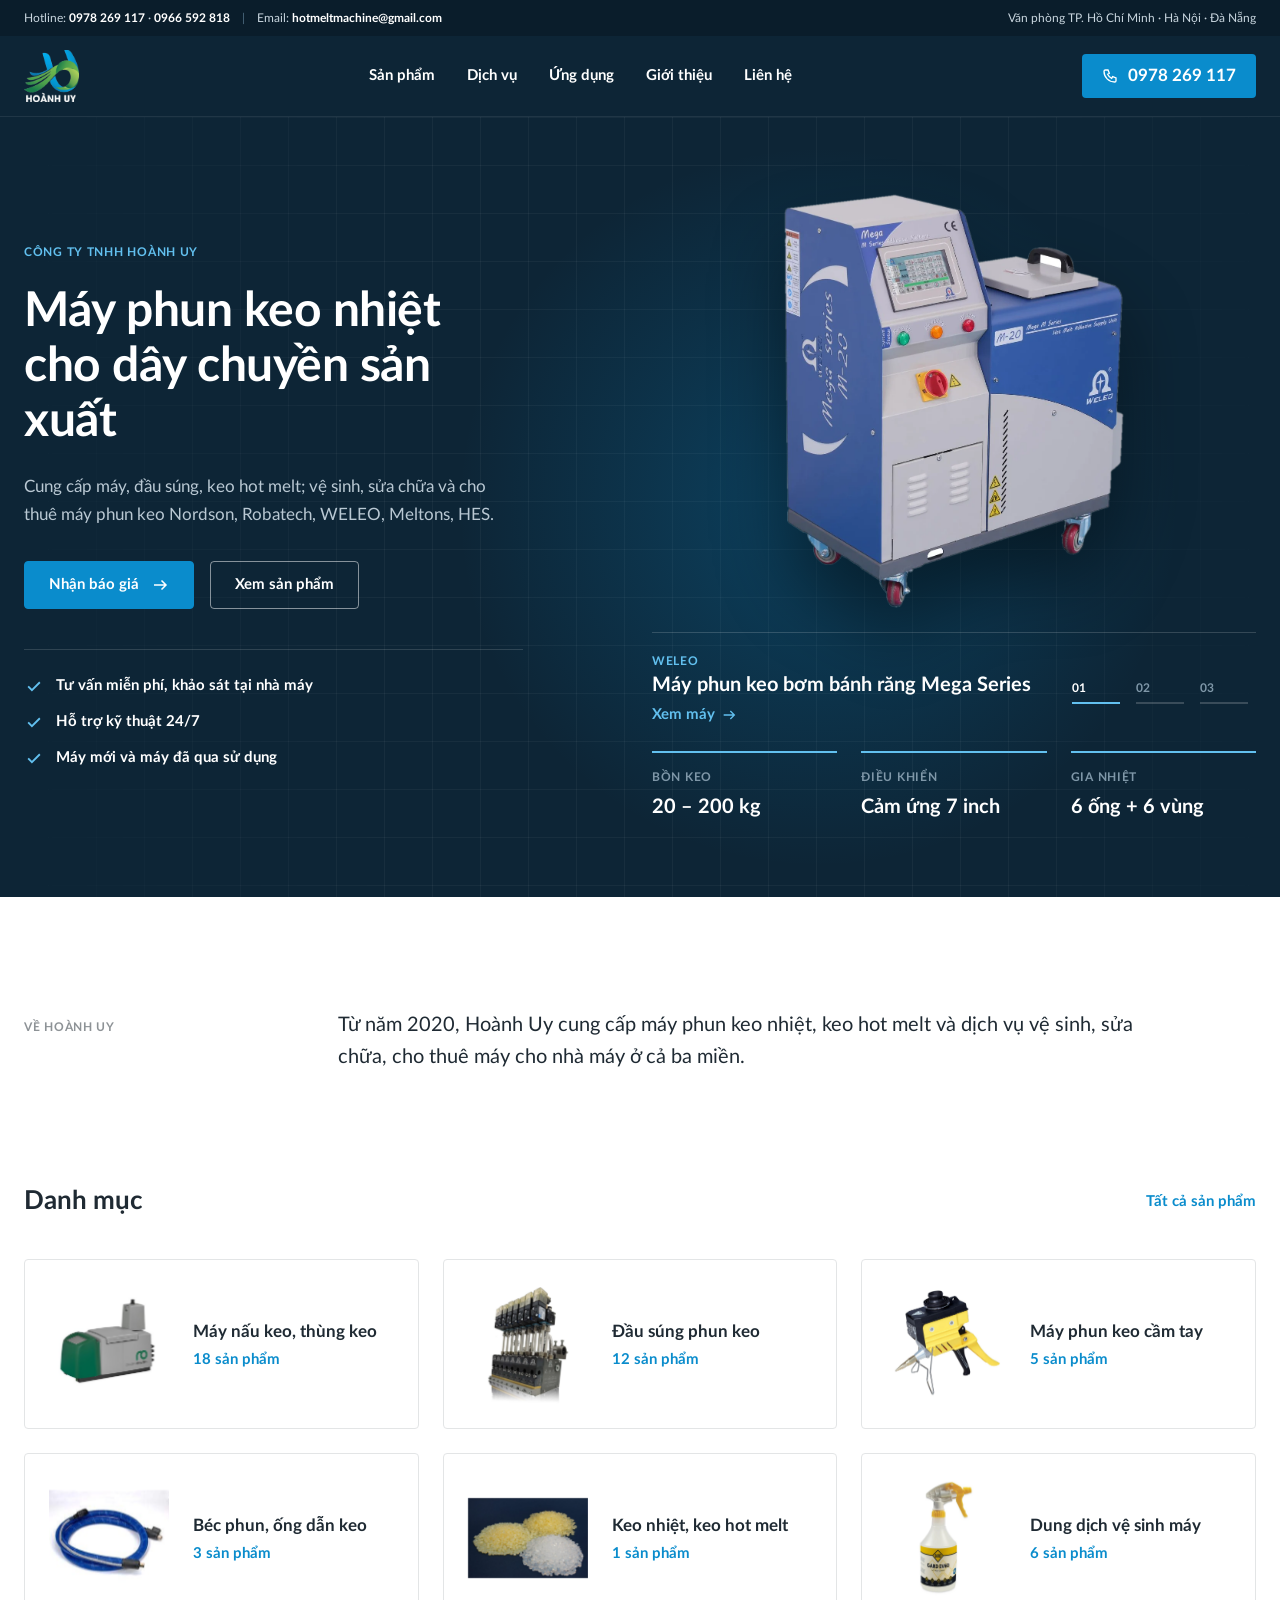
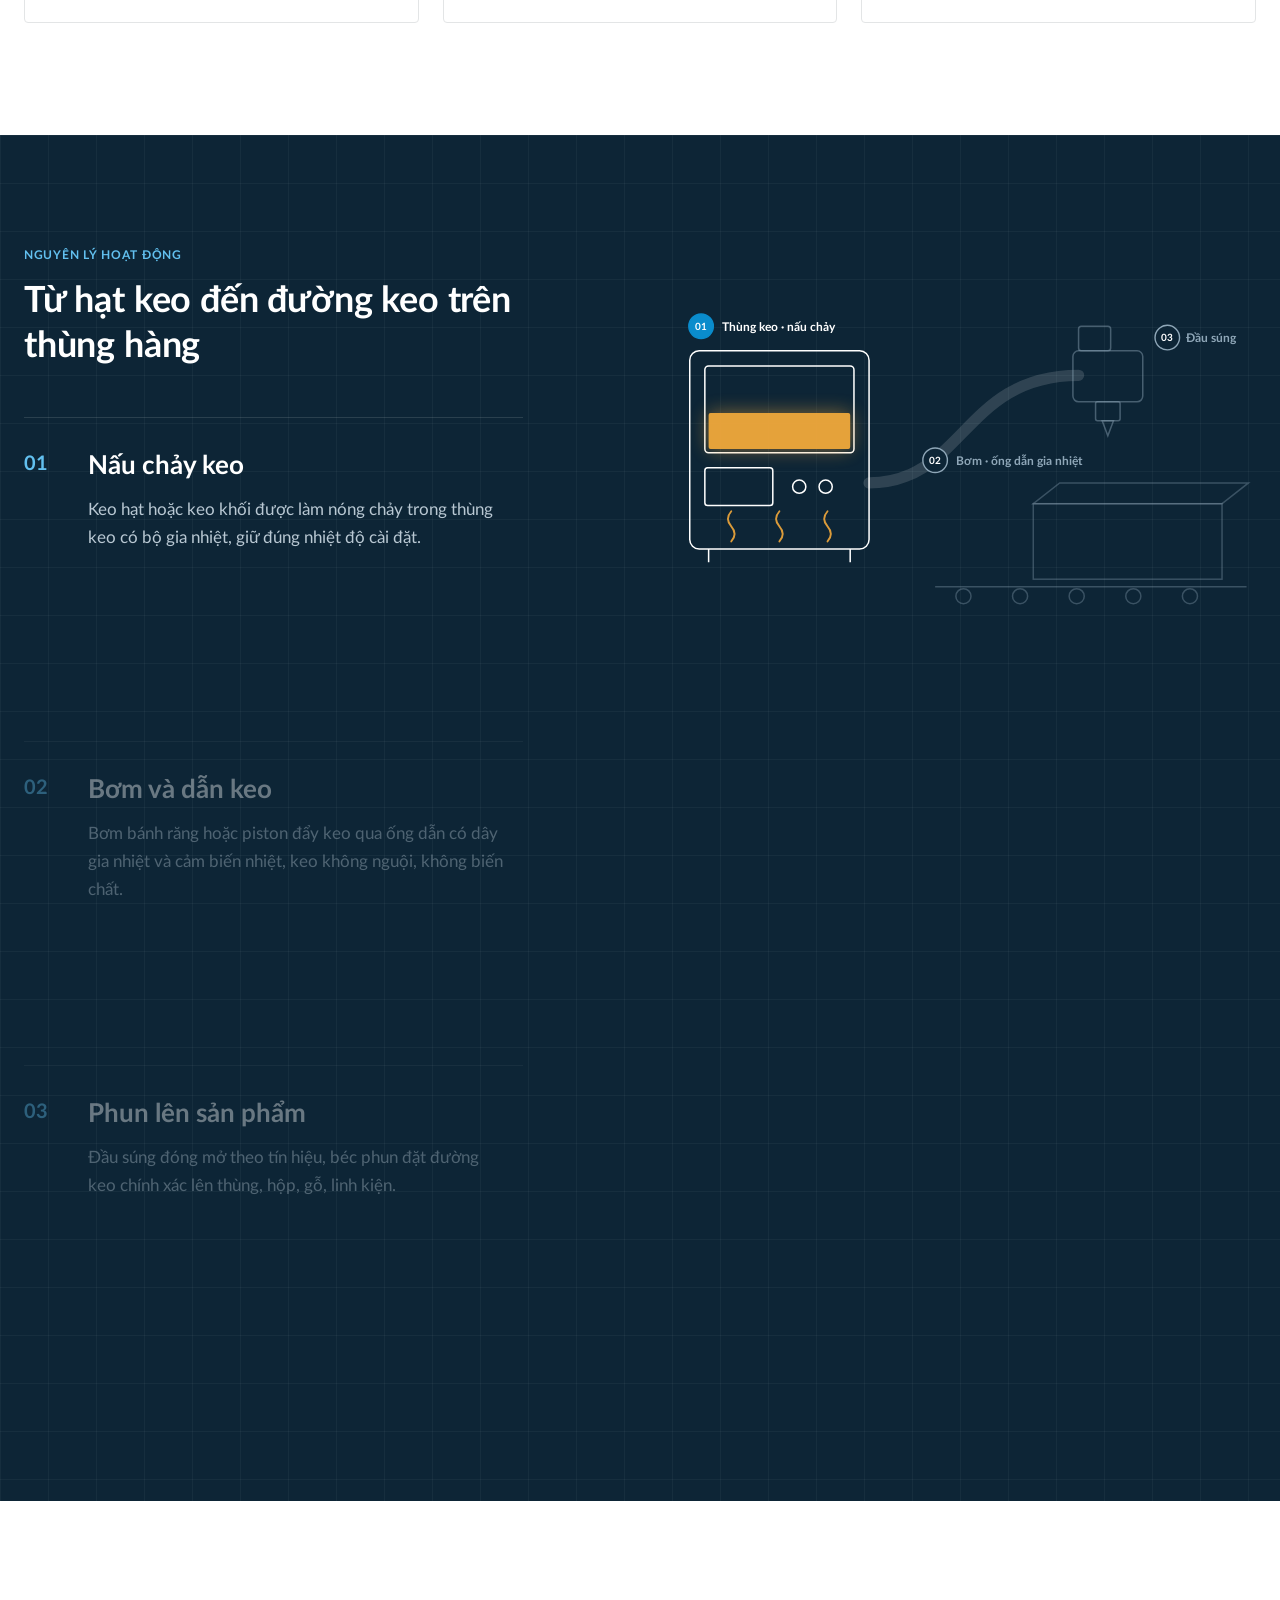
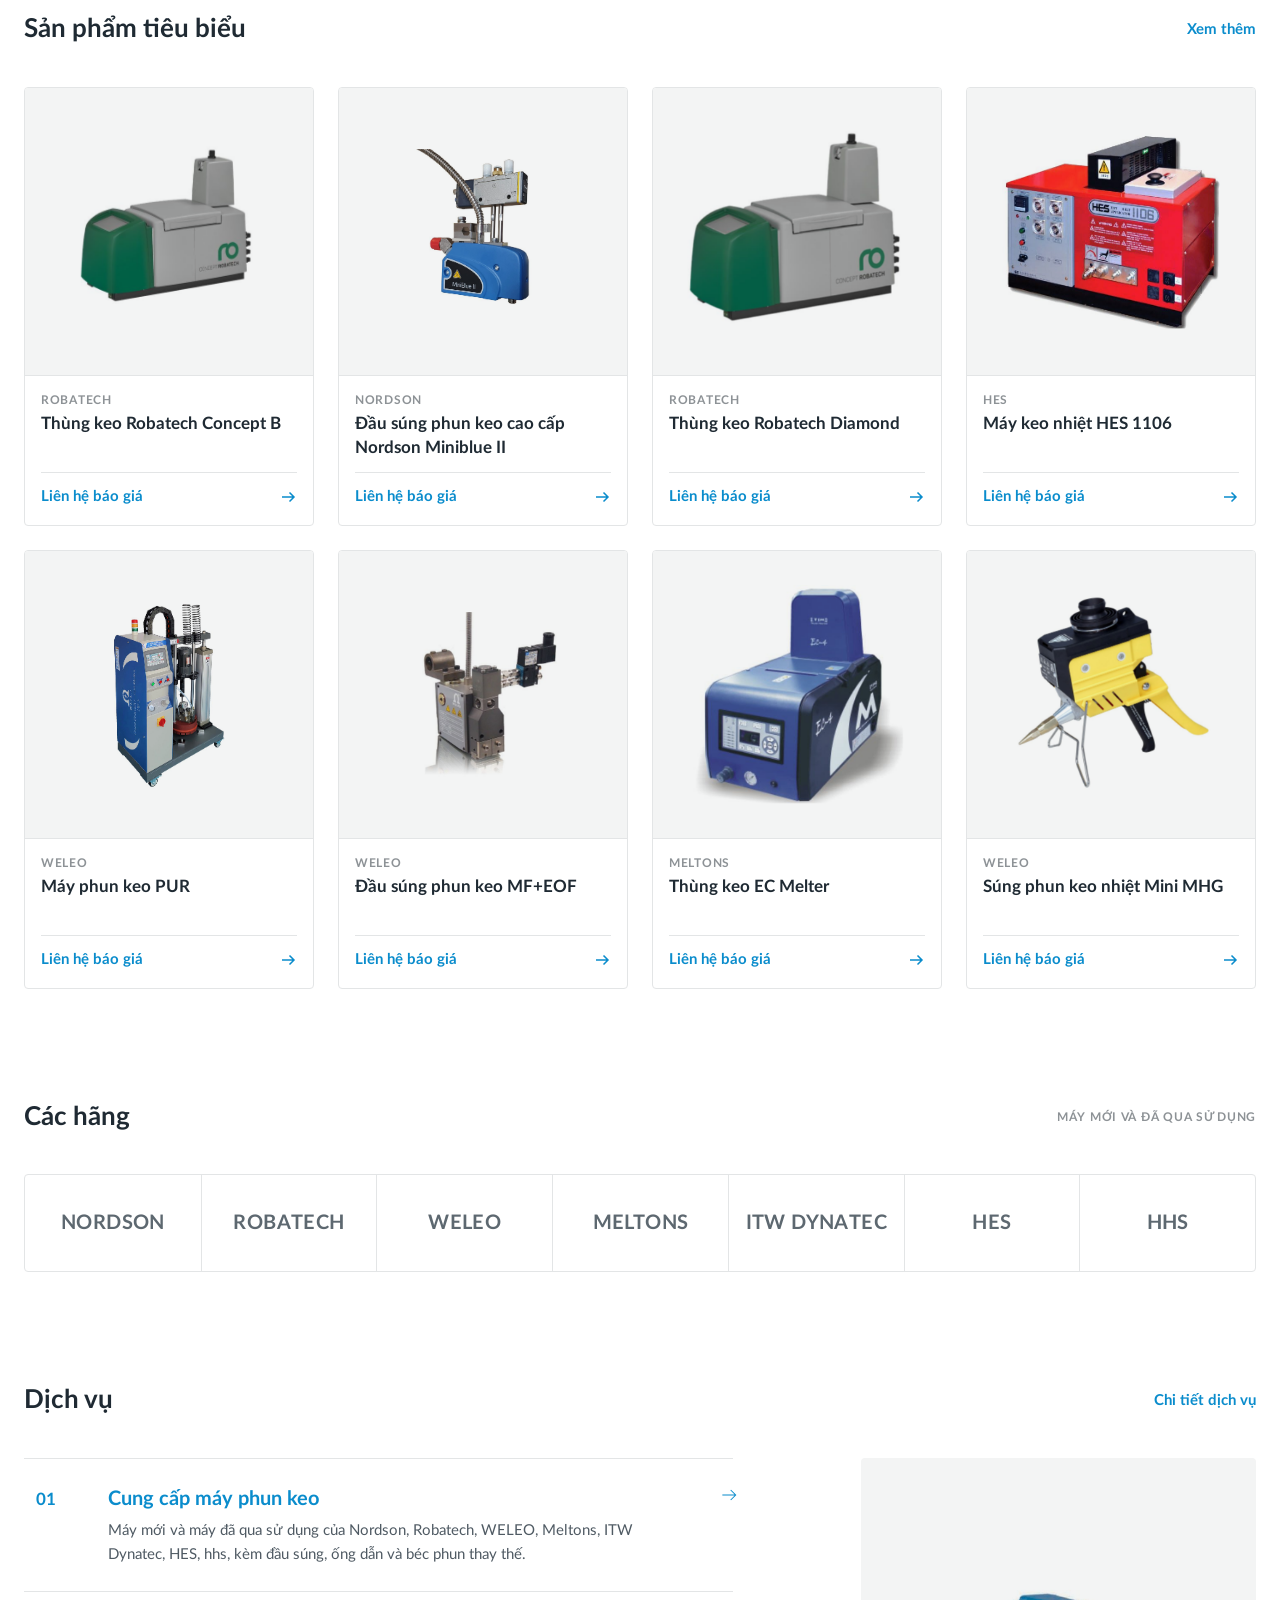
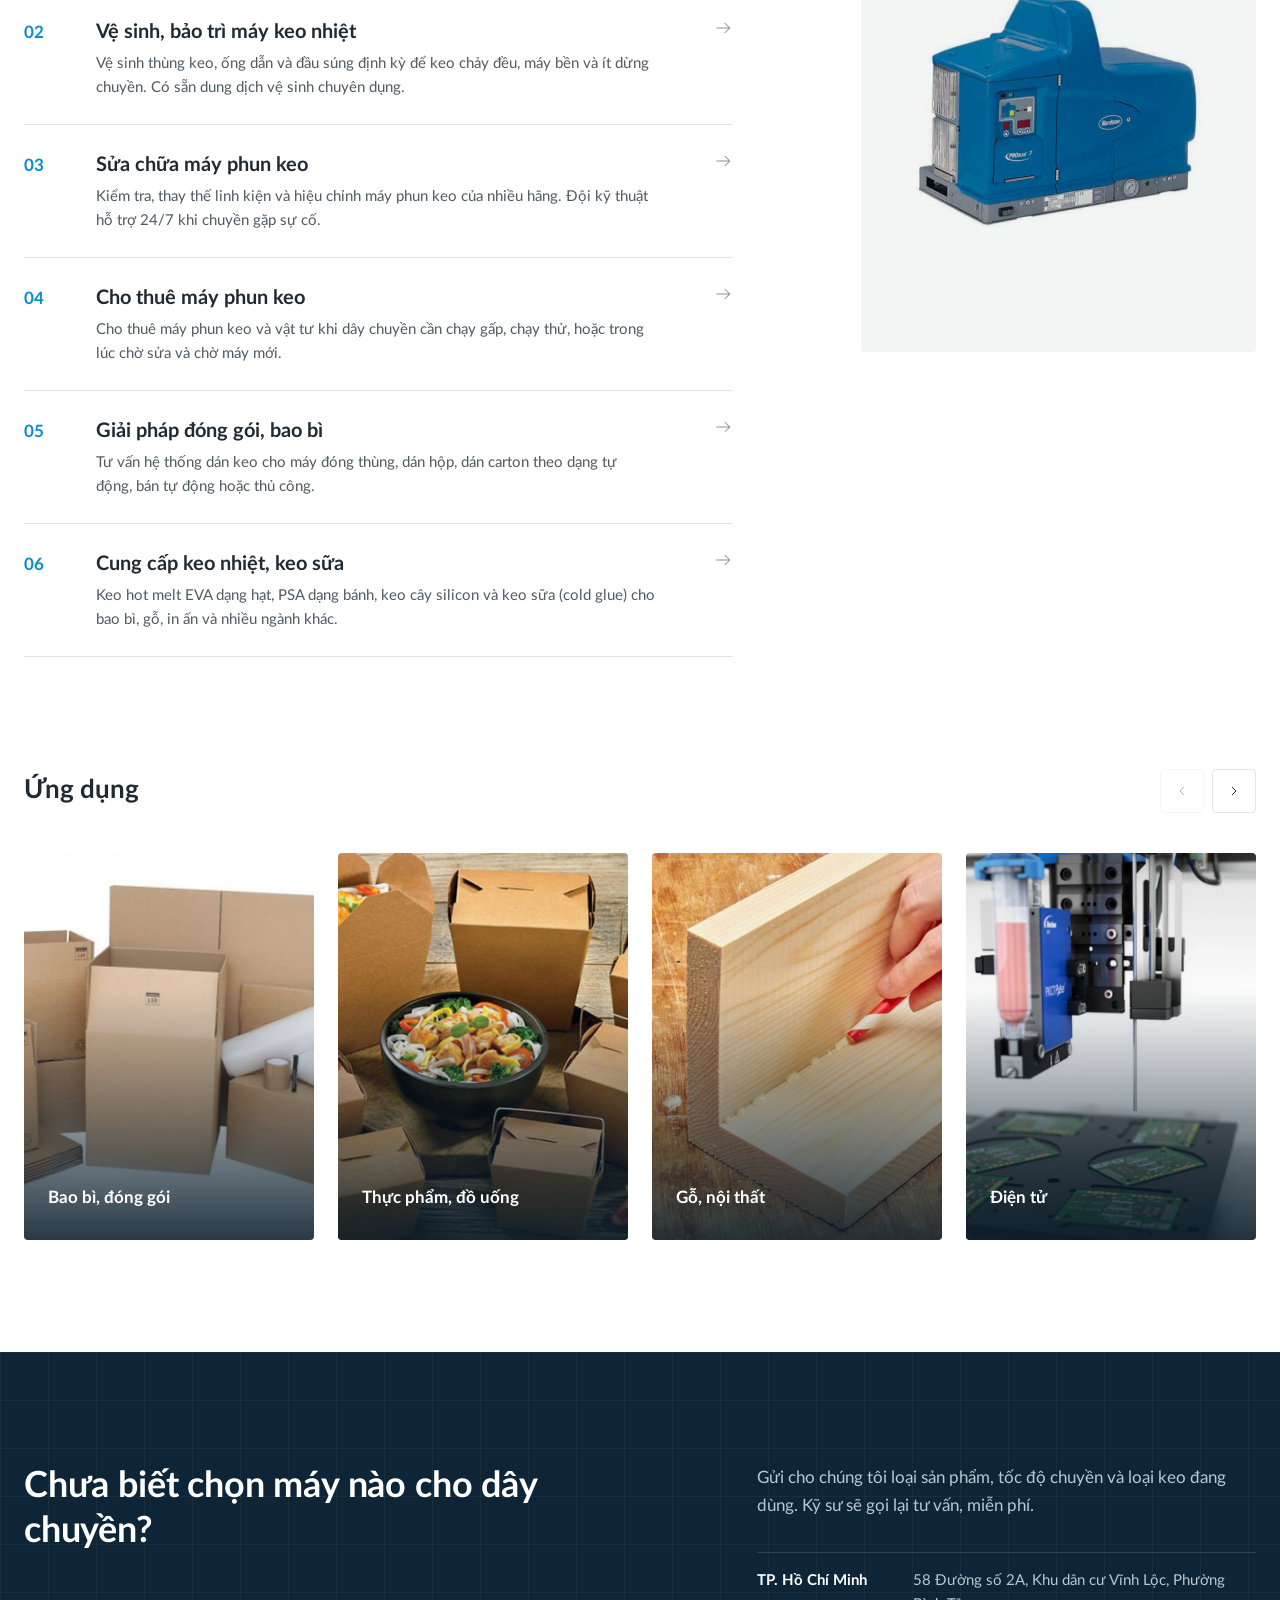
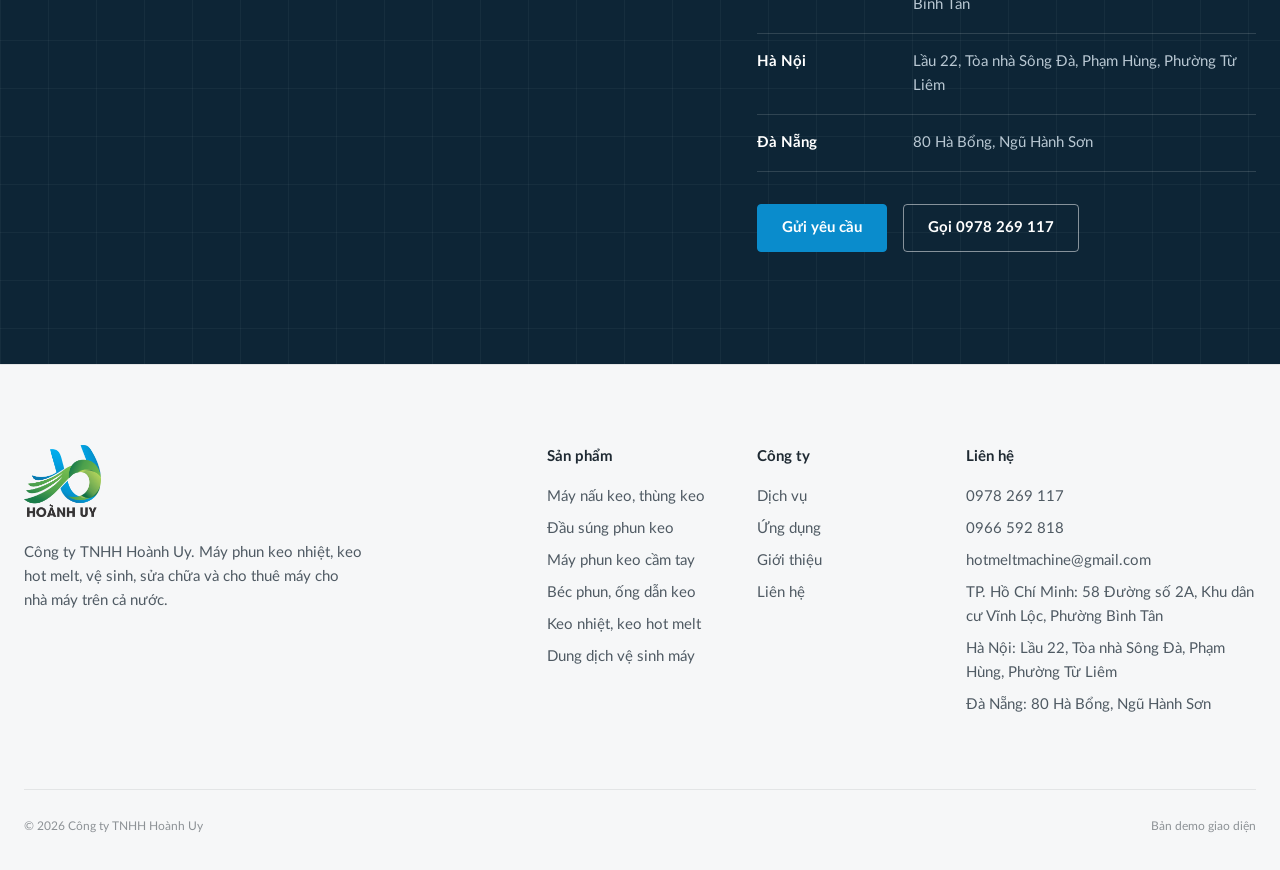
==== commit 79a57960: "Thêm điểm nhấn trang chủ: sơ đồ nguyên lý, header tối, thẻ đổi ảnh - Khối "Nguyên lý hoạt động": sơ " ====
--- a/index.html
+++ b/index.html
@@ -47,7 +47,54 @@
  </div>
 </section>
 
-<section class="sec">
+<section class="how">
+ <div class="wrap g">
+  <div class="how-t">
+   <p class="lb">Nguyên lý hoạt động</p>
+   <h2 class="h6">Từ hạt keo đến đường keo trên thùng hàng</h2>
+   <ol class="steps-h">
+    <li class="st" data-s="1"><span class="n">01</span><div><h3>Nấu chảy keo</h3><p>Keo hạt hoặc keo khối được làm nóng chảy trong thùng keo có bộ gia nhiệt, giữ đúng nhiệt độ cài đặt.</p></div></li>
+    <li class="st" data-s="2"><span class="n">02</span><div><h3>Bơm và dẫn keo</h3><p>Bơm bánh răng hoặc piston đẩy keo qua ống dẫn có dây gia nhiệt và cảm biến nhiệt, keo không nguội, không biến chất.</p></div></li>
+    <li class="st" data-s="3"><span class="n">03</span><div><h3>Phun lên sản phẩm</h3><p>Đầu súng đóng mở theo tín hiệu, béc phun đặt đường keo chính xác lên thùng, hộp, gỗ, linh kiện.</p></div></li>
+   </ol>
+  </div>
+  <div class="how-v"><svg id="plan" class="plan" data-s="1" viewBox="0 0 640 420" role="img" aria-label="Sơ đồ máy phun keo: thùng keo, ống dẫn, đầu súng, thùng hàng">
+   <g class="p p1">
+    <rect class="ln" x="40" y="110" width="190" height="210" rx="10"/>
+    <rect class="ln" x="56" y="126" width="158" height="92" rx="4"/>
+    <rect class="glue" x="60" y="176" width="150" height="38" rx="2"/>
+    <g class="pel"><circle cx="80" cy="160" r="4"/><circle cx="98" cy="166" r="4"/><circle cx="118" cy="158" r="4"/><circle cx="140" cy="166" r="4"/><circle cx="162" cy="159" r="4"/><circle cx="186" cy="165" r="4"/></g>
+    <rect class="ln" x="56" y="234" width="72" height="40" rx="3"/>
+    <circle class="ln" cx="156" cy="254" r="7"/><circle class="ln" cx="184" cy="254" r="7"/>
+    <g class="heat"><path d="M84 312q7-8 0-16q-7-8 0-16"/><path d="M135 312q7-8 0-16q-7-8 0-16"/><path d="M186 312q7-8 0-16q-7-8 0-16"/></g>
+    <path class="ln" d="M60 320v14M210 320v14"/>
+    <g class="tag"><circle cx="52" cy="84" r="13"/><text x="52" y="88">01</text></g><text class="lbt" x="74" y="89">Thùng keo · nấu chảy</text>
+   </g>
+   <g class="p p2">
+    <path class="hose" d="M230 250C330 250 330 136 452 136"/>
+    <path class="flow" d="M230 250C330 250 330 136 452 136"/>
+    <g class="tag"><circle cx="300" cy="226" r="13"/><text x="300" y="230">02</text></g><text class="lbt" x="322" y="231">Bơm · ống dẫn gia nhiệt</text>
+   </g>
+   <g class="p p3">
+    <rect class="ln" x="452" y="84" width="34" height="26" rx="3"/>
+    <rect class="ln" x="446" y="110" width="74" height="54" rx="6"/>
+    <rect class="ln" x="470" y="164" width="26" height="20" rx="2"/>
+    <path class="ln" d="M477 184h12l-6 16z"/>
+    <circle class="drop" cx="483" cy="208" r="3.5"/>
+    <path class="bead" d="M483 258H604"/>
+    <g class="tag"><circle cx="546" cy="96" r="13"/><text x="546" y="100">03</text></g><text class="lbt" x="566" y="101">Đầu súng</text>
+   </g>
+   <g class="belt">
+    <path class="ln" d="M404 272l28-22h200l-28 22z"/>
+    <rect class="ln" x="404" y="272" width="200" height="80"/>
+    <path class="ln" d="M300 360H630"/>
+    <circle class="ln" cx="330" cy="370" r="8"/><circle class="ln" cx="390" cy="370" r="8"/><circle class="ln" cx="450" cy="370" r="8"/><circle class="ln" cx="510" cy="370" r="8"/><circle class="ln" cx="570" cy="370" r="8"/>
+   </g>
+  </svg></div>
+ </div>
+</section>
+
+<section class="sec" style="padding-top:var(--sec)">
  <div class="wrap">
   <div class="hd"><h2 class="h4">Sản phẩm tiêu biểu</h2><a class="lk" href="san-pham.html">Xem thêm</a></div>
   <div class="grid4" id="homeProds"></div>
@@ -61,9 +108,9 @@
  </div>
 </section>
 
-<section class="sec dark">
+<section class="sec svc-sec">
  <div class="wrap">
-  <div class="hd"><h2 class="h4">Dịch vụ</h2><a class="lk" href="dich-vu.html" style="color:#fff">Chi tiết</a></div>
+  <div class="hd"><h2 class="h4">Dịch vụ</h2><a class="lk" href="dich-vu.html">Chi tiết dịch vụ</a></div>
   <div class="svc-w"><ul class="svc" id="homeSvc"></ul><div class="svc-fig" id="svcFig" aria-hidden="true"></div></div>
  </div>
 </section>
--- a/site.css
+++ b/site.css
@@ -526,3 +526,114 @@
  .svc a{grid-template-columns:32px 1fr 20px;column-gap:12px}
 }
 @media (prefers-reduced-motion:reduce){.stage figure,.stage img{transition:none}.dots button.on i::after{animation:none;transform:scaleX(1)}.spec-h.sw div{animation:none}}
+
+/* ============ ĐIỂM NHẤN 2 (11/11/2026) ============ */
+:root{--deep:#0d2536;--amber:#f2a93b;--sky:#62c0ef}
+.top{background:#0a1d2b}
+
+/* Header tối trên hero (trang chủ) */
+.logo .lg2{display:none}
+.hdr{transition:background .35s,border-color .35s,box-shadow .3s}
+.hdr.dk{background:var(--deep);border-color:rgba(255,255,255,.08);box-shadow:none}
+.hdr.dk .logo img{display:none}.hdr.dk .logo .lg2{display:block}
+.hdr.dk .menu>li>a{color:#fff}
+.hdr.dk .menu>li>a:hover{color:var(--sky)}
+.hdr.dk .burger svg{stroke:#fff}
+.hero{background:var(--deep)}
+
+/* Nguyên lý hoạt động: sơ đồ kỹ thuật sáng theo bước khi cuộn */
+.how{position:relative;background:var(--deep);color:#b9c8d3;isolation:isolate}
+.how::before{content:"";position:absolute;inset:0;z-index:-1;pointer-events:none;background-image:linear-gradient(rgba(255,255,255,.04) 1px,transparent 1px),linear-gradient(90deg,rgba(255,255,255,.04) 1px,transparent 1px);background-size:48px 48px}
+.how .g{align-items:start;padding-block:var(--sec)}
+.how-t{grid-column:1/6}
+.how-t .lb{color:var(--sky);margin-bottom:16px}
+.how-t h2{color:#fff;margin-bottom:48px}
+.steps-h .st{display:grid;grid-template-columns:48px 1fr;gap:16px;padding:32px 0;min-height:36vh;border-top:1px solid rgba(255,255,255,.12);opacity:.38;cursor:pointer;transition:opacity .4s}
+.steps-h .st.on{opacity:1}
+.steps-h .n{font-size:var(--t4);font-weight:700;color:var(--sky);line-height:28px}
+.steps-h h3{color:#fff;font-size:var(--t5);line-height:1.3;margin-bottom:12px}
+.steps-h p{font-size:var(--t3);line-height:28px;max-width:420px}
+.how-v{grid-column:7/13;position:sticky;top:calc(var(--hh) + 48px)}
+.plan{display:block;width:100%;height:auto;overflow:visible}
+.plan .ln{fill:none;stroke:#8fa7b8;stroke-width:1.6;opacity:.45;transition:stroke .4s,opacity .4s}
+.plan .p.on .ln,.plan[data-s="1"] .p1 .ln,.plan[data-s="2"] .p2 .ln,.plan[data-s="3"] .p3 .ln{stroke:#fff;opacity:1}
+.plan .belt .ln{opacity:.35}
+.plan .tag circle{fill:var(--deep);stroke:#8fa7b8;stroke-width:1.5;transition:fill .4s,stroke .4s}
+.plan .tag text{fill:#fff;font:700 11px Lato,sans-serif;text-anchor:middle}
+.plan .lbt{fill:#8fa7b8;font:700 13px Lato,sans-serif;transition:fill .4s}
+.plan[data-s="1"] .p1 .tag circle,.plan[data-s="2"] .p2 .tag circle,.plan[data-s="3"] .p3 .tag circle{fill:var(--blue);stroke:var(--blue)}
+.plan[data-s="1"] .p1 .lbt,.plan[data-s="2"] .p2 .lbt,.plan[data-s="3"] .p3 .lbt{fill:#fff}
+/* keo trong thùng: luôn có, sáng lên ở bước 1 */
+.plan .glue{fill:var(--amber);opacity:.35;transform-box:fill-box;transform-origin:bottom;transform:scaleY(.55);transition:opacity .6s,transform 1s var(--ease),filter .6s}
+.plan[data-s="1"] .glue{opacity:.95;transform:none;filter:drop-shadow(0 0 10px rgba(242,169,59,.55))}
+.plan .pel circle{fill:#dfe7ec;opacity:.7;transition:opacity .8s,transform .8s var(--ease)}
+.plan[data-s="1"] .pel circle{opacity:0;transform:translateY(14px)}
+.plan .heat path{fill:none;stroke:var(--amber);stroke-width:2;stroke-linecap:round;opacity:0;transition:opacity .4s}
+.plan[data-s="1"] .heat path{opacity:.9;animation:rise 1.4s ease-in-out infinite}
+.plan .heat path:nth-child(2){animation-delay:.2s}.plan .heat path:nth-child(3){animation-delay:.4s}
+@keyframes rise{0%,100%{transform:translateY(0)}50%{transform:translateY(-6px)}}
+/* ống dẫn: keo chảy ở bước 2 và 3 */
+.plan .hose{fill:none;stroke:rgba(255,255,255,.14);stroke-width:12;stroke-linecap:round}
+.plan .flow{fill:none;stroke:var(--amber);stroke-width:4;stroke-linecap:round;stroke-dasharray:10 14;opacity:0;transition:opacity .5s}
+.plan[data-s="2"] .flow,.plan[data-s="3"] .flow{opacity:1;animation:flow .8s linear infinite}
+@keyframes flow{to{stroke-dashoffset:-24}}
+/* đầu súng: giọt keo rơi, đường keo vẽ lên nắp thùng ở bước 3 */
+.plan .drop{fill:var(--amber);opacity:0}
+.plan[data-s="3"] .drop{animation:drop .9s ease-in infinite}
+@keyframes drop{0%{opacity:0;transform:translateY(0)}20%{opacity:1}100%{opacity:0;transform:translateY(42px)}}
+.plan .bead{fill:none;stroke:var(--amber);stroke-width:5;stroke-linecap:round;stroke-dasharray:122;stroke-dashoffset:122;transition:stroke-dashoffset 1.6s var(--ease) .2s;filter:drop-shadow(0 0 6px rgba(242,169,59,.6))}
+.plan[data-s="3"] .bead{stroke-dashoffset:0}
+
+/* Thẻ sản phẩm: rê vào thì đổi sang ảnh thứ hai */
+.pc .im{position:relative}
+.pc .im .alt{position:absolute;inset:0;width:100%;height:100%;padding:12%;opacity:0;transition:opacity .4s ease,transform .8s var(--ease)}
+.pc:hover .im img:first-child{opacity:0}
+.pc .im img:first-child{transition:opacity .4s ease,transform .8s var(--ease)}
+.pc:hover .im .alt{opacity:1}
+
+/* Thẻ ngành: chữ đặt trên ảnh */
+.ind{position:relative;border-radius:4px;overflow:hidden;color:#fff}
+.ind .im{aspect-ratio:3/4}
+.ind .im::after{content:"";position:absolute;inset:0;background:linear-gradient(180deg,rgba(10,29,43,0) 35%,rgba(10,29,43,.88))}
+.ind .im{position:relative}
+.ind .tx{position:absolute;left:0;right:0;bottom:0;padding:24px}
+.ind h3{color:#fff;margin:0 0 6px}
+.ind p{color:#d3dde4;margin:0;max-height:0;opacity:0;overflow:hidden;transition:max-height .5s var(--ease),opacity .4s}
+.ind:hover p,.ind:focus-visible p{max-height:96px;opacity:1}
+@media (hover:none){.ind p{max-height:none;opacity:1}}
+.grid3 .ind p{max-height:none;opacity:1}
+
+/* Dịch vụ: nền sáng */
+.svc-sec .svc,.svc-sec .svc a{border-color:var(--line)}
+.svc-sec h3{color:var(--ink)}
+.svc-sec .svc p{color:var(--text)}
+.svc-sec .svc .n{color:var(--blue)}
+.svc-sec .svc .ar{color:var(--mute)}
+.svc-sec .svc a.on h3,.svc-sec .svc a:hover h3{color:var(--blue)}
+.svc-sec .svc a.on .ar{color:var(--blue)}
+.svc-sec .svc-fig{background:var(--soft)}
+
+/* Kêu gọi liên hệ: nền tối bản vẽ */
+.cta{position:relative;background:var(--deep);color:#b9c8d3;isolation:isolate}
+.cta::before{content:"";position:absolute;inset:0;z-index:-1;pointer-events:none;background-image:linear-gradient(rgba(255,255,255,.04) 1px,transparent 1px),linear-gradient(90deg,rgba(255,255,255,.04) 1px,transparent 1px);background-size:48px 48px}
+.cta h2,.cta .h5{color:#fff}
+.cta .lb{color:var(--sky)}
+.cta .offs li{border-color:rgba(255,255,255,.14)}
+.cta .offs b{color:#fff}
+.cta .btn.o{color:#fff;border-color:rgba(255,255,255,.5)}
+.cta .btn.o:hover{background:#fff;color:var(--ink)}
+
+@media (max-width:1024px){
+ .how-t,.how-v{grid-column:1/-1}
+ .how-v{grid-row:1;top:var(--hh);z-index:2;background:var(--deep);padding:12px 0;margin:0 calc(var(--gap) * -1);padding-inline:var(--gap);border-bottom:1px solid rgba(255,255,255,.08)}
+ .plan{max-height:34vh}
+ .how-t h2{margin-bottom:24px}
+ .steps-h .st{min-height:44vh}
+}
+@media (max-width:640px){
+ .steps-h .st{grid-template-columns:36px 1fr;padding:24px 0}
+ .steps-h h3{font-size:var(--t4)}
+ .plan .lbt{font-size:15px}
+ .ind .im{aspect-ratio:4/5}
+}
+@media (prefers-reduced-motion:reduce){.plan *{animation:none!important;transition:none!important}}
